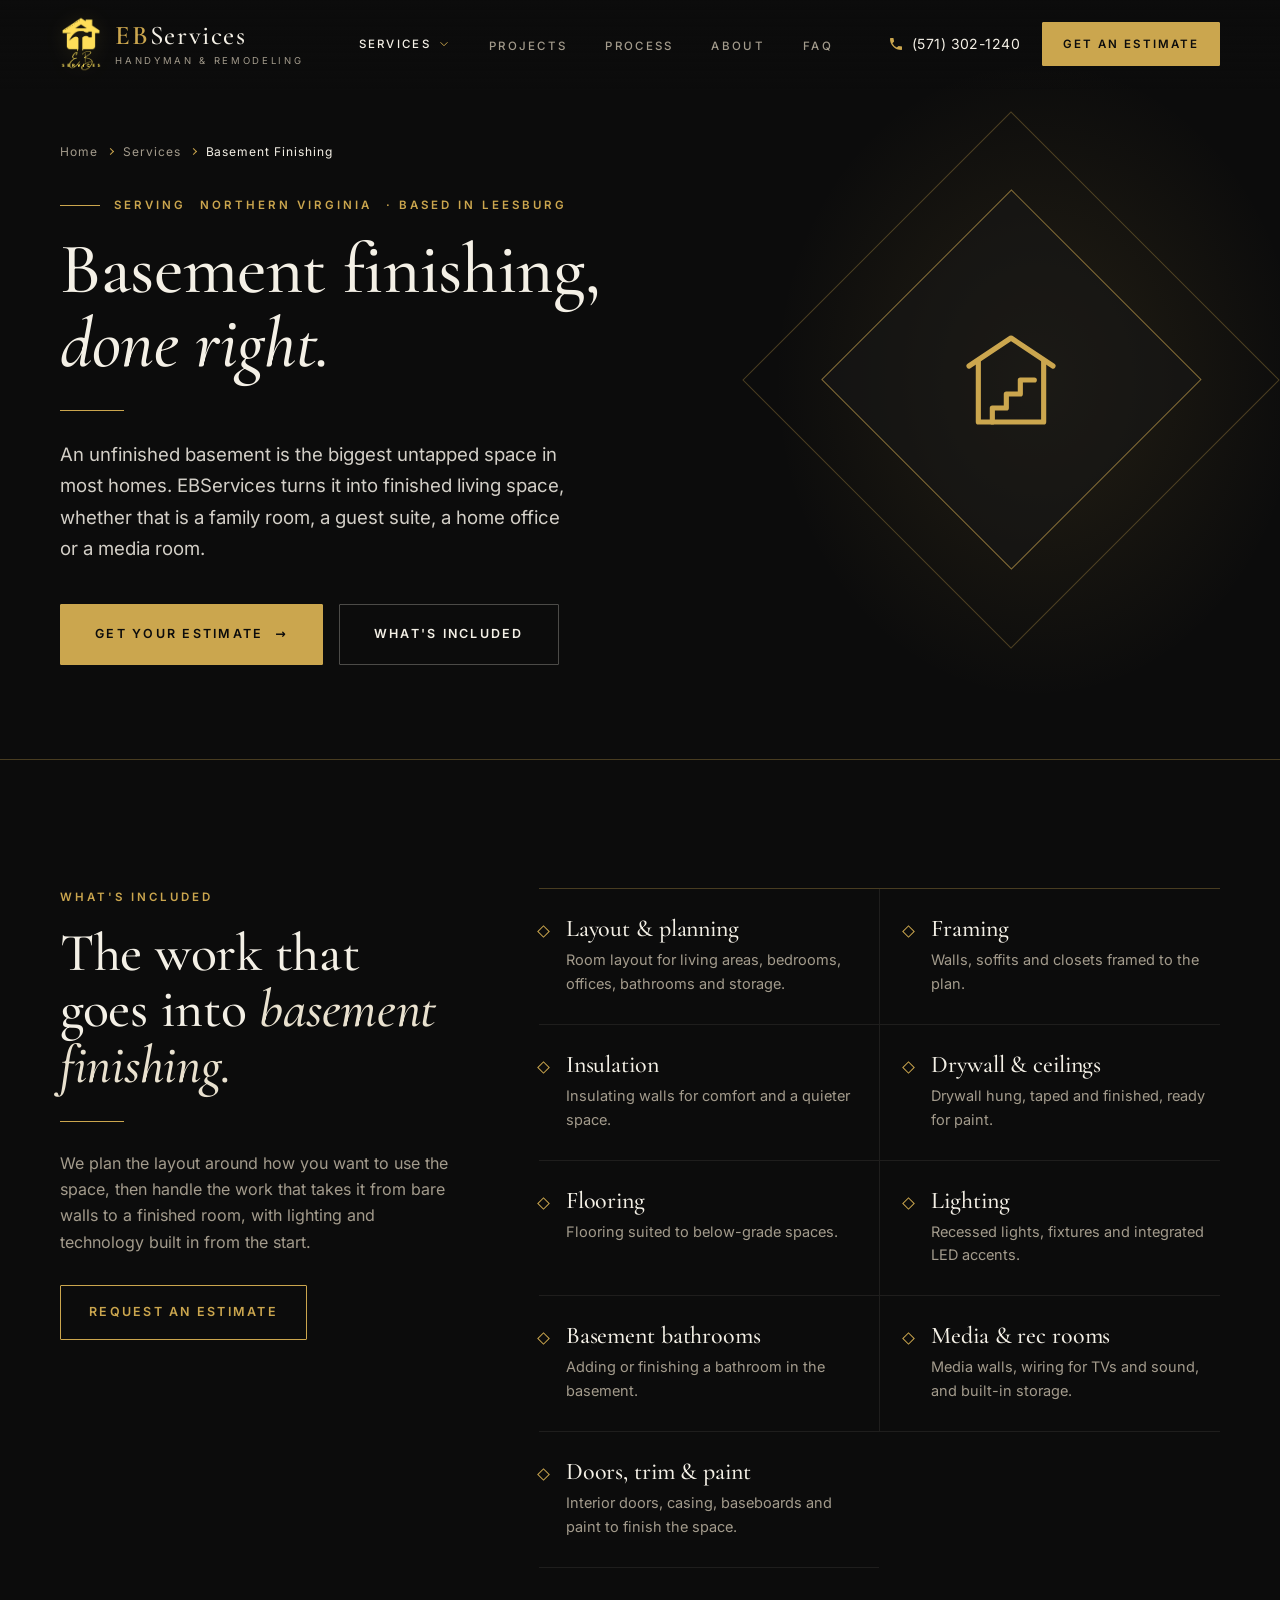
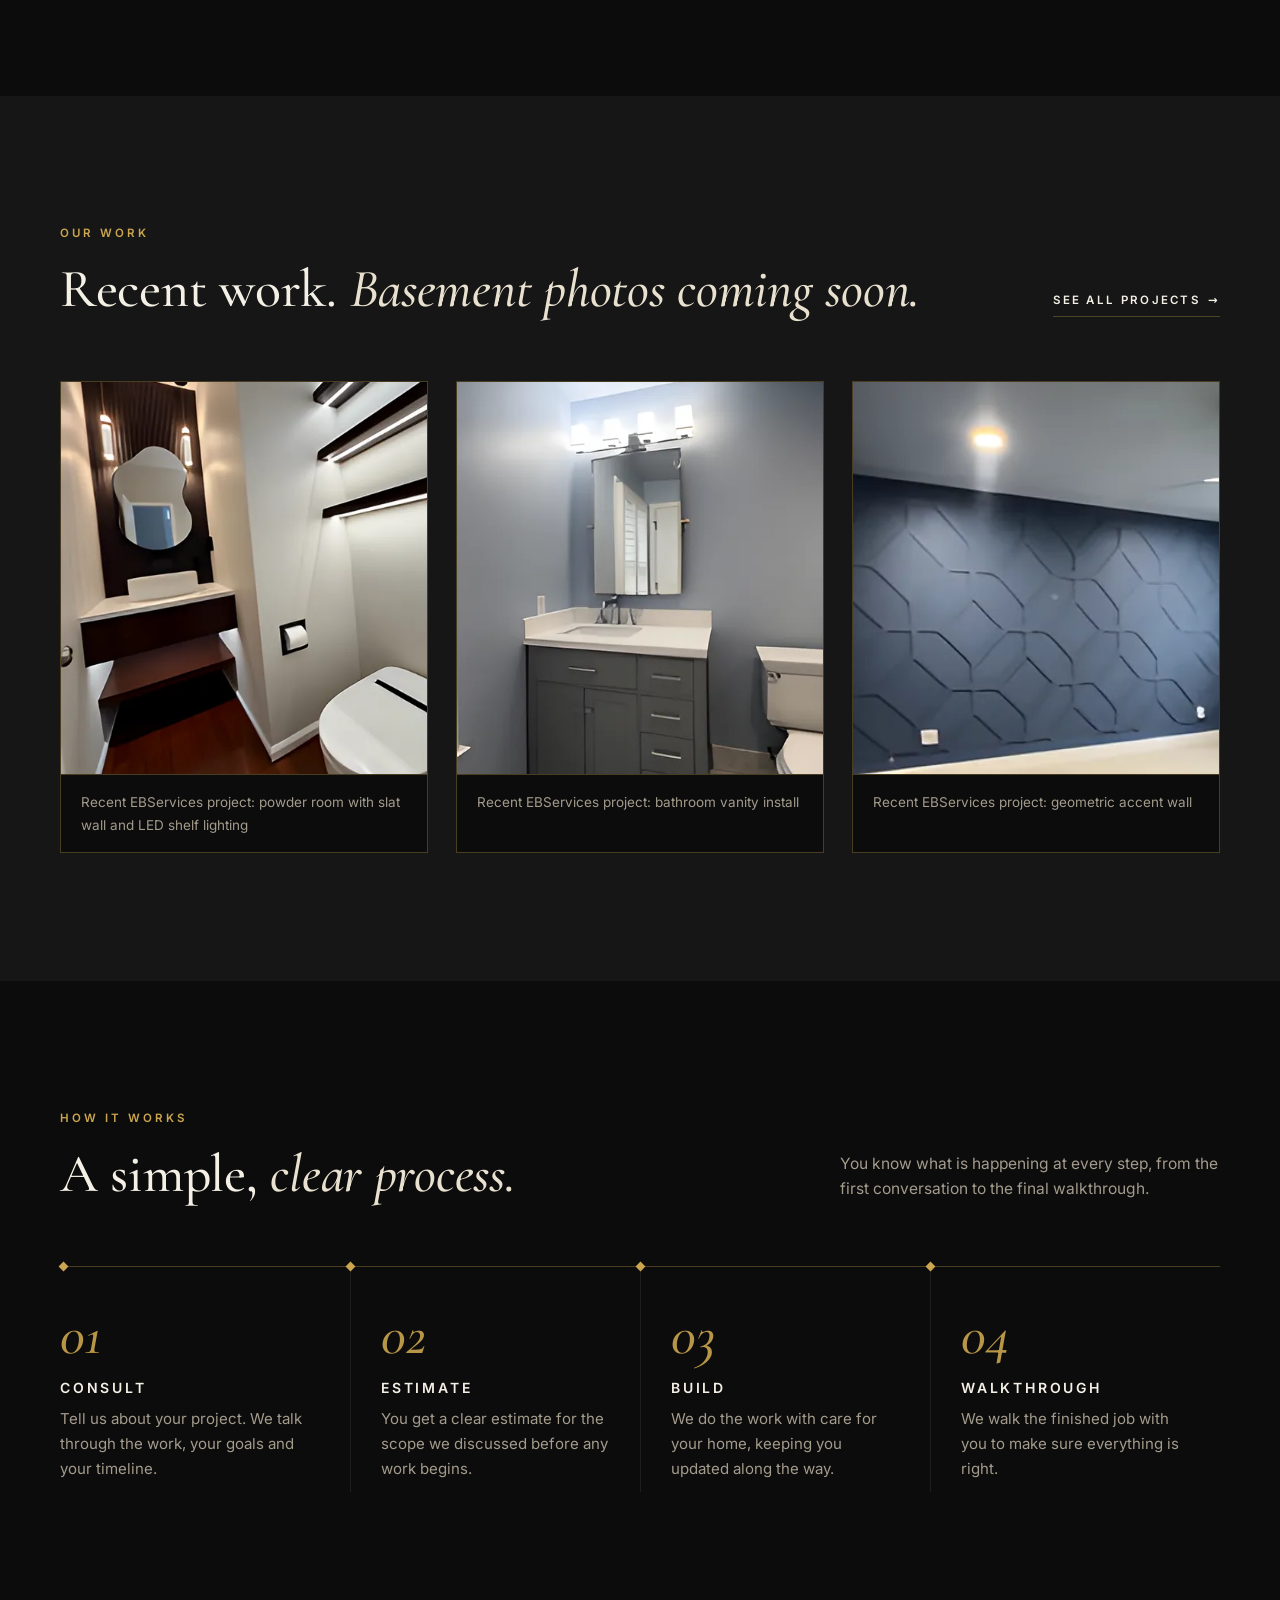
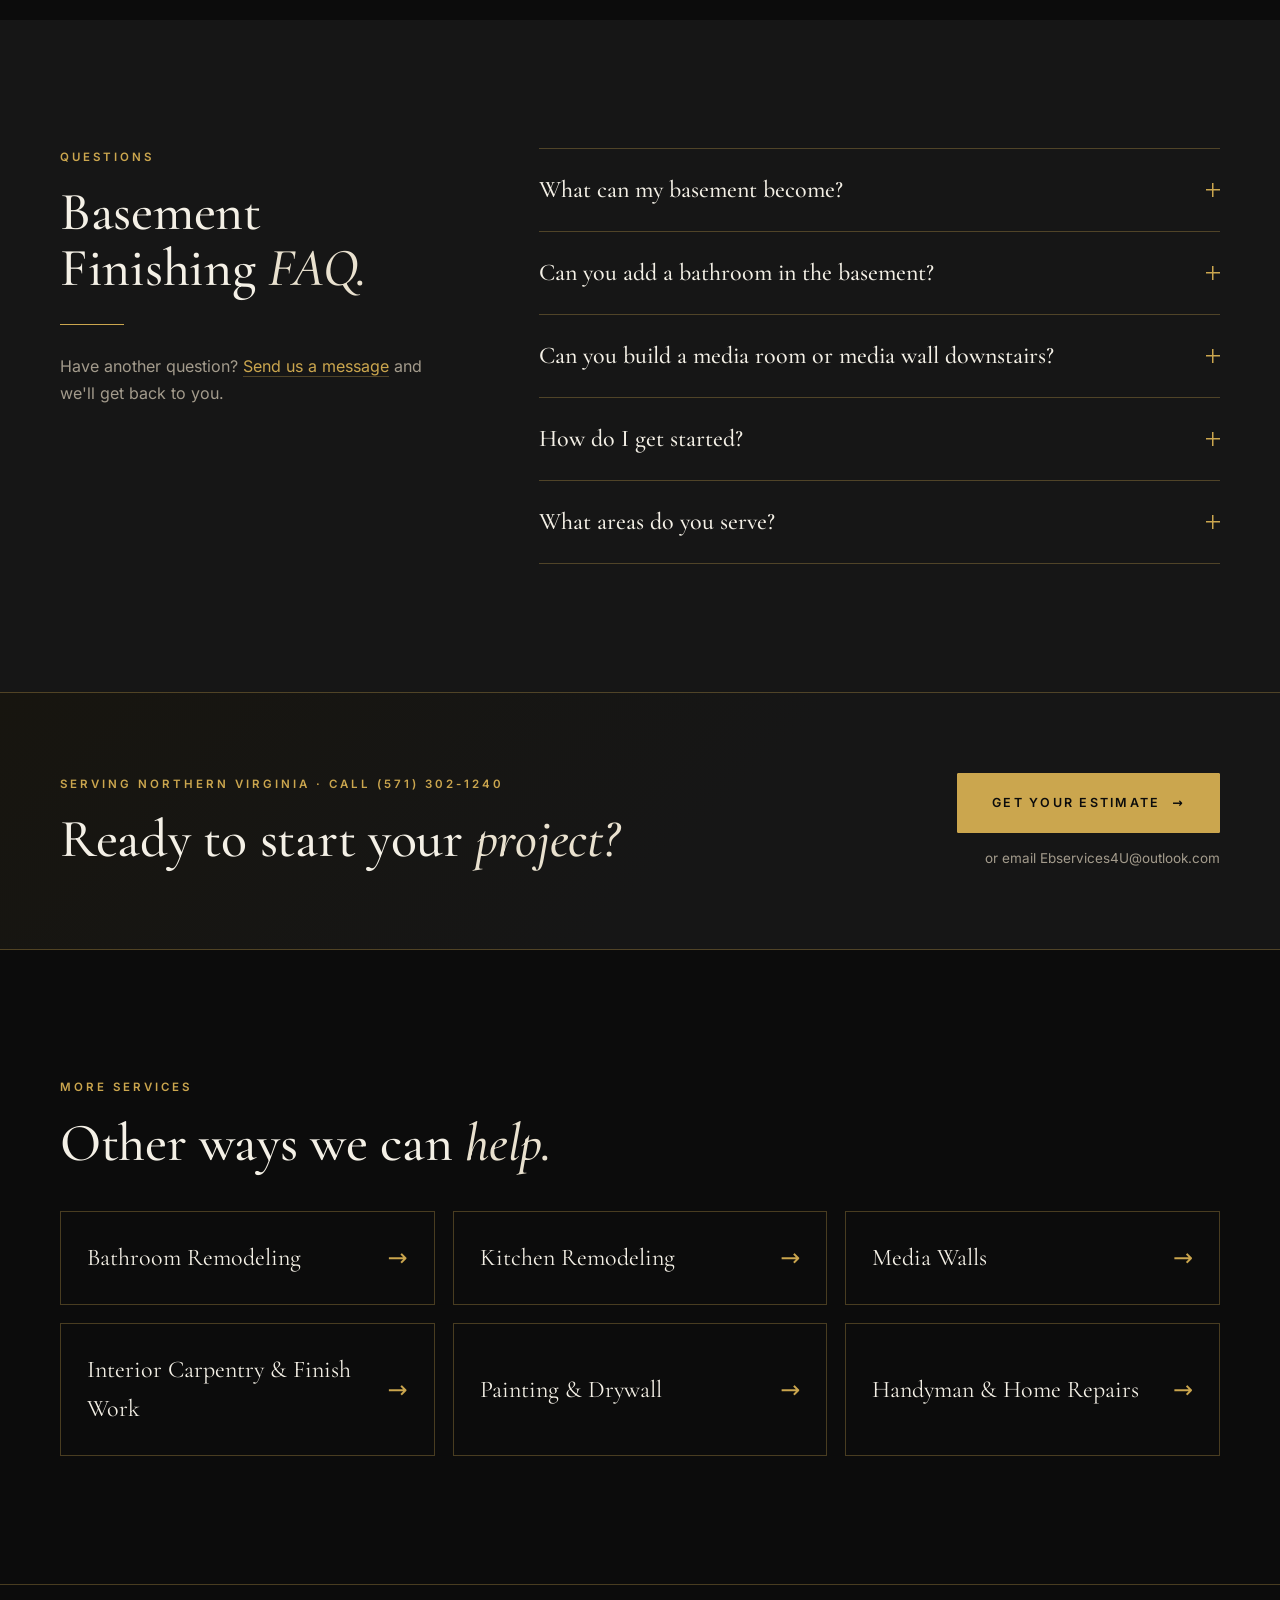
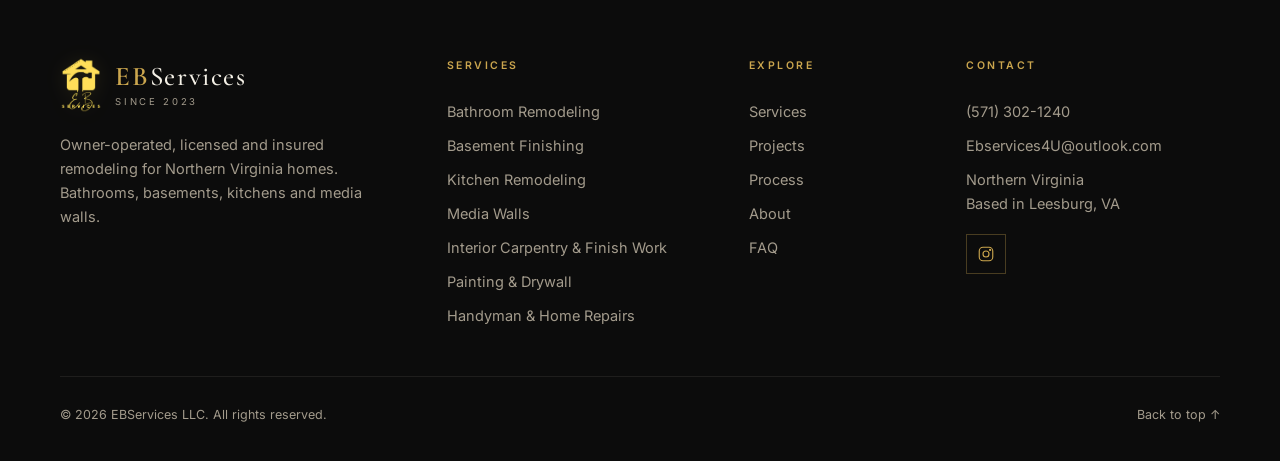
==== basement-finishing/index.html @ b8ff918c "Owner-confirmed info: phone, Evvon Boxill, Northern Virginia, licensed & insured; new basement, kitc" ====
<!DOCTYPE html>
<html lang="en" class="no-js">
<head>
  <meta charset="utf-8">
  <meta name="viewport" content="width=device-width, initial-scale=1, viewport-fit=cover">
  <title>Basement Finishing in Northern Virginia | EBServices</title>
  <meta name="description" content="Basement finishing in Northern Virginia by EBServices LLC, based in Leesburg (Loudoun County): framing, insulation, drywall, flooring, lighting, bathrooms, media and rec rooms. Licensed and insured. Call (571) 302-1240.">
  <link rel="canonical" href="https://ebservices4u.com/basement-finishing/">
  <meta name="theme-color" content="#0C0C0C">
  <meta name="color-scheme" content="dark">
  <meta property="og:type" content="website">
  <meta property="og:site_name" content="EBServices">
  <meta property="og:title" content="Basement Finishing in Northern Virginia | EBServices">
  <meta property="og:description" content="Basement finishing in Northern Virginia by EBServices LLC, based in Leesburg (Loudoun County): framing, insulation, drywall, flooring, lighting, bathrooms, media and rec rooms. Licensed and insured. Call (571) 302-1240.">
  <meta property="og:url" content="https://ebservices4u.com/basement-finishing/">
  <meta property="og:image" content="https://ebservices4u.com/assets/img/og-image.jpg">
  <meta property="og:image:width" content="1200">
  <meta property="og:image:height" content="630">
  <meta name="twitter:card" content="summary_large_image">
  <meta name="twitter:title" content="Basement Finishing in Northern Virginia | EBServices">
  <meta name="twitter:description" content="Basement finishing in Northern Virginia by EBServices LLC, based in Leesburg (Loudoun County): framing, insulation, drywall, flooring, lighting, bathrooms, media and rec rooms. Licensed and insured. Call (571) 302-1240.">
  <meta name="twitter:image" content="https://ebservices4u.com/assets/img/og-image.jpg">
  <link rel="icon" href="/favicon.ico" sizes="any">
  <link rel="icon" type="image/png" sizes="32x32" href="/favicon-32.png">
  <link rel="apple-touch-icon" href="/apple-touch-icon.png">
  <link rel="manifest" href="/site.webmanifest">
  <link rel="preload" href="/assets/fonts/cormorant.woff2" as="font" type="font/woff2" crossorigin>
  <link rel="preload" href="/assets/fonts/inter.woff2" as="font" type="font/woff2" crossorigin>

  <link rel="stylesheet" href="/css/style.css">
  <script>document.documentElement.classList.replace('no-js','js')</script>
  <script type="application/ld+json">{"@context": "https://schema.org", "@type": "Service", "name": "Basement Finishing", "serviceType": "Basement finishing", "url": "https://ebservices4u.com/basement-finishing/", "description": "Basement finishing in Northern Virginia by EBServices LLC, based in Leesburg (Loudoun County): framing, insulation, drywall, flooring, lighting, bathrooms, media and rec rooms. Licensed and insured. Call (571) 302-1240.", "provider": {"@type": "HomeAndConstructionBusiness", "@id": "https://ebservices4u.com/#business", "name": "EBServices", "legalName": "EBServices LLC", "url": "https://ebservices4u.com/", "telephone": "+1-571-302-1240", "address": {"@type": "PostalAddress", "addressLocality": "Leesburg", "addressRegion": "VA", "postalCode": "20175", "addressCountry": "US"}}, "areaServed": [{"@type": "AdministrativeArea", "name": "Northern Virginia"}, {"@type": "AdministrativeArea", "name": "Loudoun County, VA"}, {"@type": "City", "name": "Leesburg, VA"}], "image": "https://ebservices4u.com/assets/img/og-image.jpg", "hasOfferCatalog": {"@type": "OfferCatalog", "name": "Basement Finishing", "itemListElement": [{"@type": "Offer", "itemOffered": {"@type": "Service", "name": "Layout & planning"}}, {"@type": "Offer", "itemOffered": {"@type": "Service", "name": "Framing"}}, {"@type": "Offer", "itemOffered": {"@type": "Service", "name": "Insulation"}}, {"@type": "Offer", "itemOffered": {"@type": "Service", "name": "Drywall & ceilings"}}, {"@type": "Offer", "itemOffered": {"@type": "Service", "name": "Flooring"}}, {"@type": "Offer", "itemOffered": {"@type": "Service", "name": "Lighting"}}, {"@type": "Offer", "itemOffered": {"@type": "Service", "name": "Basement bathrooms"}}, {"@type": "Offer", "itemOffered": {"@type": "Service", "name": "Media & rec rooms"}}, {"@type": "Offer", "itemOffered": {"@type": "Service", "name": "Doors, trim & paint"}}]}}</script>
<script type="application/ld+json">{"@context": "https://schema.org", "@type": "BreadcrumbList", "itemListElement": [{"@type": "ListItem", "position": 1, "name": "Home", "item": "https://ebservices4u.com/"}, {"@type": "ListItem", "position": 2, "name": "Services", "item": "https://ebservices4u.com/#services"}, {"@type": "ListItem", "position": 3, "name": "Basement Finishing", "item": "https://ebservices4u.com/basement-finishing/"}]}</script>
<script type="application/ld+json">{"@context": "https://schema.org", "@type": "FAQPage", "mainEntity": [{"@type": "Question", "name": "What can my basement become?", "acceptedAnswer": {"@type": "Answer", "text": "Family rooms, guest suites, home offices, gyms, media rooms and more. We plan the layout around how you want to use the space."}}, {"@type": "Question", "name": "Can you add a bathroom in the basement?", "acceptedAnswer": {"@type": "Answer", "text": "Yes. A basement bathroom can be part of the project. Tell us about it when you request an estimate and we will talk through what is involved."}}, {"@type": "Question", "name": "Can you build a media room or media wall downstairs?", "acceptedAnswer": {"@type": "Answer", "text": "Yes. Media walls with concealed wiring and integrated lighting are one of our specialties, and basements are a great place for them."}}, {"@type": "Question", "name": "How do I get started?", "acceptedAnswer": {"@type": "Answer", "text": "Call (571) 302-1240 or send the estimate form with a few details about your basement. Evvon will follow up to talk it through."}}]}</script>
</head>
<body class="svc-page">
<a class="skip-link" href="#main">Skip to content</a>

<header class="site-header" id="site-header">
  <div class="wrap header-inner">
    <a href="/" class="brand">
      <img src="/assets/img/logo.webp" width="194" height="256" alt="" class="brand-mark">
      <span class="brand-text"><span class="brand-name">EB<span>Services</span></span><span class="brand-sub">Handyman &amp; Remodeling</span></span>
    </a>
    <nav class="main-nav" id="main-nav" aria-label="Main">
      <ul class="nav-list">
        <li class="has-sub">
          <button type="button" class="sub-toggle is-current" aria-expanded="false" aria-controls="sub-services">Services <svg class="chev" viewBox="0 0 24 24" aria-hidden="true"><path d="M6 9l6 6 6-6"/></svg></button>
          <ul class="sub" id="sub-services">
            <li class="sub-label" aria-hidden="true">Specialties</li>
            <li><a href="/bathroom-remodeling/">Bathroom Remodeling</a></li><li><a href="/basement-finishing/" aria-current="page">Basement Finishing</a></li><li><a href="/kitchen-remodeling/">Kitchen Remodeling</a></li><li><a href="/media-walls/">Media Walls</a></li>
            <li class="sub-label sub-label-2" aria-hidden="true">More services</li>
            <li><a href="/interior-carpentry/">Interior Carpentry &amp; Finish Work</a></li><li><a href="/painting-drywall/">Painting &amp; Drywall</a></li><li><a href="/handyman-services/">Handyman &amp; Home Repairs</a></li>
            <li class="sub-all"><a href="/#services">All services <span aria-hidden="true">&rarr;</span></a></li>
          </ul>
        </li>
        <li><a href="/#projects">Projects</a></li>
        <li><a href="/#process">Process</a></li>
        <li><a href="/#about">About</a></li>
        <li><a href="/#faq">FAQ</a></li>
      </ul>
      <div class="mobile-nav-extra">
        <a href="/?service=basement#estimate" class="btn btn-gold btn-block">Get an Estimate</a>
        <a class="mobile-nav-phone" data-requires="phone" data-phone-link href="tel:+15713021240"><span data-phone>(571) 302-1240</span></a>
        <a class="mobile-nav-mail" data-email-link href="mailto:Ebservices4U@outlook.com"><span data-email>Ebservices4U@outlook.com</span></a>
      </div>
    </nav>
    <div class="header-cta">
      <a class="header-phone" data-requires="phone" data-phone-link href="tel:+15713021240"><svg viewBox="0 0 24 24" aria-hidden="true"><path d="M6.6 10.8a15.1 15.1 0 0 0 6.6 6.6l2.2-2.2a1 1 0 0 1 1-.25 11.4 11.4 0 0 0 3.6.57 1 1 0 0 1 1 1V20a1 1 0 0 1-1 1A17 17 0 0 1 3 4a1 1 0 0 1 1-1h3.5a1 1 0 0 1 1 1c0 1.25.2 2.45.57 3.57a1 1 0 0 1-.25 1z"/></svg><span data-phone>(571) 302-1240</span></a>
      <a href="/?service=basement#estimate" class="btn btn-gold btn-sm header-btn">Get an Estimate</a>
      <button class="menu-toggle" type="button" aria-expanded="false" aria-controls="main-nav" aria-label="Open menu"><span></span><span></span><span></span></button>
    </div>
  </div>
</header>

<main id="main">
<section class="svc-hero" aria-labelledby="svc-title">
  <div class="svc-hero-art" aria-hidden="true"><span class="art-diamond"></span><span class="art-diamond d2"></span><svg viewBox="0 0 24 24"><path d="M3 9l9-6 9 6"/><path d="M5 8v13h14V8"/><path d="M8 21v-3h3v-3h3v-3h3"/></svg></div>
  <div class="wrap svc-hero-inner">
    <div class="svc-hero-copy">
      <nav class="breadcrumbs hero-anim" aria-label="Breadcrumb" style="--d:0ms">
        <ol><li><a href="/">Home</a></li><li><a href="/#services">Services</a></li><li aria-current="page">Basement Finishing</li></ol>
      </nav>
      <p class="eyebrow eyebrow-rule hero-anim" style="--d:60ms">Serving <span data-service-area>Northern Virginia</span> <span class="hide-sm">&middot; Based in Leesburg</span></p>
      <h1 id="svc-title" class="hero-anim" style="--d:120ms">Basement finishing, <em>done right.</em></h1>
      <span class="gold-rule hero-anim" style="--d:180ms"></span>
      <p class="lede hero-anim" style="--d:220ms">An unfinished basement is the biggest untapped space in most homes. EBServices turns it into finished living space, whether that is a family room, a guest suite, a home office or a media room.</p>
      <div class="hero-actions hero-anim" style="--d:280ms">
        <a href="/?service=basement#estimate" class="btn btn-gold btn-lg">Get Your Estimate <span class="arr" aria-hidden="true">&rarr;</span></a>
        <a href="#included" class="btn btn-ghost btn-lg">What's Included</a>
      </div>
    </div>
  </div>
</section>

<section class="section" id="included" aria-labelledby="inc-title">
  <div class="wrap inc-grid-wrap">
    <div class="inc-head reveal">
      <p class="eyebrow">What's included</p>
      <h2 id="inc-title">The work that goes into <em>basement finishing.</em></h2>
      <span class="gold-rule"></span>
      <p class="muted">We plan the layout around how you want to use the space, then handle the work that takes it from bare walls to a finished room, with lighting and technology built in from the start.</p>
      <a href="/?service=basement#estimate" class="btn btn-outline">Request an Estimate</a>
    </div>
    <ul class="inc-list">
        <li class="inc-item reveal" style="--d:0ms"><span class="inc-mark" aria-hidden="true"></span><div><h3>Layout &amp; planning</h3><p>Room layout for living areas, bedrooms, offices, bathrooms and storage.</p></div></li>
        <li class="inc-item reveal" style="--d:60ms"><span class="inc-mark" aria-hidden="true"></span><div><h3>Framing</h3><p>Walls, soffits and closets framed to the plan.</p></div></li>
        <li class="inc-item reveal" style="--d:120ms"><span class="inc-mark" aria-hidden="true"></span><div><h3>Insulation</h3><p>Insulating walls for comfort and a quieter space.</p></div></li>
        <li class="inc-item reveal" style="--d:180ms"><span class="inc-mark" aria-hidden="true"></span><div><h3>Drywall &amp; ceilings</h3><p>Drywall hung, taped and finished, ready for paint.</p></div></li>
        <li class="inc-item reveal" style="--d:0ms"><span class="inc-mark" aria-hidden="true"></span><div><h3>Flooring</h3><p>Flooring suited to below-grade spaces.</p></div></li>
        <li class="inc-item reveal" style="--d:60ms"><span class="inc-mark" aria-hidden="true"></span><div><h3>Lighting</h3><p>Recessed lights, fixtures and integrated LED accents.</p></div></li>
        <li class="inc-item reveal" style="--d:120ms"><span class="inc-mark" aria-hidden="true"></span><div><h3>Basement bathrooms</h3><p>Adding or finishing a bathroom in the basement.</p></div></li>
        <li class="inc-item reveal" style="--d:180ms"><span class="inc-mark" aria-hidden="true"></span><div><h3>Media &amp; rec rooms</h3><p>Media walls, wiring for TVs and sound, and built-in storage.</p></div></li>
        <li class="inc-item reveal" style="--d:0ms"><span class="inc-mark" aria-hidden="true"></span><div><h3>Doors, trim &amp; paint</h3><p>Interior doors, casing, baseboards and paint to finish the space.</p></div></li>
    </ul>
  </div>
</section>

<section class="section section-alt" id="work" aria-labelledby="work-title">
  <div class="wrap">
    <div class="section-head reveal">
      <div>
        <p class="eyebrow">Our work</p>
        <h2 id="work-title">Recent work. <em>Basement photos coming soon.</em></h2>
      </div>
      <a class="text-link" href="/#projects">See all projects <span aria-hidden="true">&rarr;</span></a>
    </div>
    <div class="svc-photos count-3">
        <figure class="svc-photo reveal" style="--d:0ms">
          <button type="button" class="project-open" data-gallery data-index="0" data-full="/assets/img/slat-powder-room.webp" data-title="Recent EBServices project: powder room with slat wall and LED shelf lighting" data-alt="Recent EBServices project: powder room with slat wall and LED shelf lighting" aria-label="View larger photo: Recent EBServices project: powder room with slat wall and LED shelf lighting">
            <span class="project-img"><img src="/assets/img/slat-powder-room.webp" srcset="/assets/img/slat-powder-room-480.webp 480w, /assets/img/slat-powder-room.webp 592w" sizes="(max-width: 640px) 90vw, 380px" width="592" height="728" alt="Recent EBServices project: powder room with slat wall and LED shelf lighting" loading="lazy" decoding="async"><span class="zoom" aria-hidden="true"><svg viewBox="0 0 24 24"><circle cx="11" cy="11" r="6.5"/><path d="M16 16l4.5 4.5M11 8v6M8 11h6"/></svg></span></span>
          </button>
          <figcaption>Recent EBServices project: powder room with slat wall and LED shelf lighting</figcaption>
        </figure>
        <figure class="svc-photo reveal" style="--d:80ms">
          <button type="button" class="project-open" data-gallery data-index="1" data-full="/assets/img/gray-vanity.webp" data-title="Recent EBServices project: bathroom vanity install" data-alt="Recent EBServices project: bathroom vanity install" aria-label="View larger photo: Recent EBServices project: bathroom vanity install">
            <span class="project-img"><img src="/assets/img/gray-vanity.webp" srcset="/assets/img/gray-vanity-480.webp 480w, /assets/img/gray-vanity.webp 592w" sizes="(max-width: 640px) 90vw, 380px" width="592" height="672" alt="Recent EBServices project: bathroom vanity install" loading="lazy" decoding="async"><span class="zoom" aria-hidden="true"><svg viewBox="0 0 24 24"><circle cx="11" cy="11" r="6.5"/><path d="M16 16l4.5 4.5M11 8v6M8 11h6"/></svg></span></span>
          </button>
          <figcaption>Recent EBServices project: bathroom vanity install</figcaption>
        </figure>
        <figure class="svc-photo reveal" style="--d:160ms">
          <button type="button" class="project-open" data-gallery data-index="2" data-full="/assets/img/accent-wall.webp" data-title="Recent EBServices project: geometric accent wall" data-alt="Recent EBServices project: geometric accent wall" aria-label="View larger photo: Recent EBServices project: geometric accent wall">
            <span class="project-img"><img src="/assets/img/accent-wall.webp" srcset="/assets/img/accent-wall-480.webp 480w, /assets/img/accent-wall.webp 592w" sizes="(max-width: 640px) 90vw, 380px" width="592" height="424" alt="Recent EBServices project: geometric accent wall" loading="lazy" decoding="async"><span class="zoom" aria-hidden="true"><svg viewBox="0 0 24 24"><circle cx="11" cy="11" r="6.5"/><path d="M16 16l4.5 4.5M11 8v6M8 11h6"/></svg></span></span>
          </button>
          <figcaption>Recent EBServices project: geometric accent wall</figcaption>
        </figure>
    </div>
  </div>
</section>

<section class="section" id="process" aria-labelledby="process-title">
  <div class="wrap">
    <div class="section-head reveal">
      <div>
        <p class="eyebrow">How it works</p>
        <h2 id="process-title">A simple, <em>clear process.</em></h2>
      </div>
      <p class="section-intro">You know what is happening at every step, from the first conversation to the final walkthrough.</p>
    </div>
    <ol class="process-grid">
      <li class="step reveal"><span class="step-num">01</span><h3>Consult</h3><p>Tell us about your project. We talk through the work, your goals and your timeline.</p></li>
      <li class="step reveal" style="--d:90ms"><span class="step-num">02</span><h3>Estimate</h3><p>You get a clear estimate for the scope we discussed before any work begins.</p></li>
      <li class="step reveal" style="--d:180ms"><span class="step-num">03</span><h3>Build</h3><p>We do the work with care for your home, keeping you updated along the way.</p></li>
      <li class="step reveal" style="--d:270ms"><span class="step-num">04</span><h3>Walkthrough</h3><p>We walk the finished job with you to make sure everything is right.</p></li>
    </ol>
  </div>
</section>

<section class="section section-alt" id="faq" aria-labelledby="faq-title">
  <div class="wrap faq-grid">
    <div class="reveal">
      <p class="eyebrow">Questions</p>
      <h2 id="faq-title">Basement Finishing <em>FAQ.</em></h2>
      <span class="gold-rule"></span>
      <p class="muted">Have another question? <a class="inline-link" href="/?service=basement#estimate">Send us a message</a> and we'll get back to you.</p>
    </div>
    <div class="faq-list reveal" style="--d:100ms">
      <details><summary>What can my basement become?</summary><div class="faq-a"><p>Family rooms, guest suites, home offices, gyms, media rooms and more. We plan the layout around how you want to use the space.</p></div></details>
      <details><summary>Can you add a bathroom in the basement?</summary><div class="faq-a"><p>Yes. A basement bathroom can be part of the project. Tell us about it when you request an estimate and we will talk through what is involved.</p></div></details>
      <details><summary>Can you build a media room or media wall downstairs?</summary><div class="faq-a"><p>Yes. Media walls with concealed wiring and integrated lighting are one of our specialties, and basements are a great place for them.</p></div></details>
      <details><summary>How do I get started?</summary><div class="faq-a"><p>Call (571) 302-1240 or send the estimate form with a few details about your basement. Evvon will follow up to talk it through.</p></div></details>
      <details><summary>What areas do you serve?</summary><div class="faq-a"><p>EBServices LLC is based in Leesburg and serves homeowners across Loudoun County and <span data-service-area>Northern Virginia</span>.</p></div></details>
    </div>
  </div>
</section>

<section class="cta-band" aria-labelledby="cta-title">
  <div class="wrap cta-inner reveal">
    <div>
      <p class="eyebrow">Serving <span data-service-area>Northern Virginia</span> &middot; Call <a data-phone-link href="tel:+15713021240"><span data-phone>(571) 302-1240</span></a></p>
      <h2 id="cta-title">Ready to start your <em>project?</em></h2>
    </div>
    <div class="cta-actions">
      <a href="/?service=basement#estimate" class="btn btn-gold btn-lg">Get Your Estimate <span class="arr" aria-hidden="true">&rarr;</span></a>
      <a class="cta-mail" data-email-link href="mailto:Ebservices4U@outlook.com">or email <span data-email>Ebservices4U@outlook.com</span></a>
    </div>
  </div>
</section>

<section class="section other-services" aria-labelledby="other-title">
  <div class="wrap">
    <p class="eyebrow reveal">More services</p>
    <h2 id="other-title" class="reveal">Other ways we can <em>help.</em></h2>
    <div class="other-grid reveal">
        <a class="other-svc" href="/bathroom-remodeling/"><span>Bathroom Remodeling</span><span class="arr" aria-hidden="true">&rarr;</span></a>
        <a class="other-svc" href="/kitchen-remodeling/"><span>Kitchen Remodeling</span><span class="arr" aria-hidden="true">&rarr;</span></a>
        <a class="other-svc" href="/media-walls/"><span>Media Walls</span><span class="arr" aria-hidden="true">&rarr;</span></a>
        <a class="other-svc" href="/interior-carpentry/"><span>Interior Carpentry &amp; Finish Work</span><span class="arr" aria-hidden="true">&rarr;</span></a>
        <a class="other-svc" href="/painting-drywall/"><span>Painting &amp; Drywall</span><span class="arr" aria-hidden="true">&rarr;</span></a>
        <a class="other-svc" href="/handyman-services/"><span>Handyman &amp; Home Repairs</span><span class="arr" aria-hidden="true">&rarr;</span></a>
    </div>
  </div>
</section>
</main>

<footer class="site-footer">
  <div class="wrap">
    <div class="footer-top">
      <div class="footer-brand">
        <a href="/" class="brand">
          <img src="/assets/img/logo.webp" width="194" height="256" alt="" class="brand-mark" loading="lazy">
          <span class="brand-text"><span class="brand-name">EB<span>Services</span></span><span class="brand-sub">Since <span data-founded>2023</span></span></span>
        </a>
        <p class="muted">Owner-operated, licensed and insured remodeling for Northern Virginia homes. Bathrooms, basements, kitchens and media walls.</p>
      </div>
      <nav class="footer-nav" aria-label="Services">
        <p class="footer-h">Services</p>
        <a href="/bathroom-remodeling/">Bathroom Remodeling</a><a href="/basement-finishing/">Basement Finishing</a><a href="/kitchen-remodeling/">Kitchen Remodeling</a><a href="/media-walls/">Media Walls</a><a href="/interior-carpentry/">Interior Carpentry &amp; Finish Work</a><a href="/painting-drywall/">Painting &amp; Drywall</a><a href="/handyman-services/">Handyman &amp; Home Repairs</a>
      </nav>
      <nav class="footer-nav" aria-label="Footer">
        <p class="footer-h">Explore</p>
        <a href="/#services">Services</a><a href="/#projects">Projects</a><a href="/#process">Process</a><a href="/#about">About</a><a href="/#faq">FAQ</a>
      </nav>
      <div class="footer-contact">
        <p class="footer-h">Contact</p>
        <a data-requires="phone" data-phone-link href="tel:+15713021240"><span data-phone>(571) 302-1240</span></a>
        <a data-email-link href="mailto:Ebservices4U@outlook.com"><span data-email>Ebservices4U@outlook.com</span></a>
        <p data-requires="serviceArea"><span data-service-area>Northern Virginia</span><br>Based in Leesburg, VA</p>
        <div class="socials">
          <a data-social="instagram" href="https://www.instagram.com/ebservices2u" target="_blank" rel="noopener" aria-label="EBServices on Instagram"><svg viewBox="0 0 24 24" aria-hidden="true"><rect x="3" y="3" width="18" height="18" rx="5"/><circle cx="12" cy="12" r="4"/><circle cx="17.5" cy="6.5" r=".8"/></svg></a>
          <a data-social="facebook" href="/#" target="_blank" rel="noopener" aria-label="EBServices on Facebook" hidden><svg viewBox="0 0 24 24" aria-hidden="true"><path d="M14 8h3V4h-3a4 4 0 0 0-4 4v2H7v4h3v7h4v-7h3l1-4h-4V8z"/></svg></a>
          <a data-social="google" href="/#" target="_blank" rel="noopener" aria-label="EBServices on Google" hidden><svg viewBox="0 0 24 24" aria-hidden="true"><path d="M20 12.2c0-.6 0-1.1-.1-1.7H12v3.3h4.5a4 4 0 0 1-1.7 2.6v2.1h2.8c1.6-1.5 2.4-3.7 2.4-6.3z"/><path d="M12 21c2.3 0 4.3-.8 5.6-2.1l-2.8-2.1c-.8.5-1.7.8-2.8.8-2.2 0-4-1.5-4.7-3.4H4.4v2.2A9 9 0 0 0 12 21z"/><path d="M7.3 14.2a5.4 5.4 0 0 1 0-3.4V8.6H4.4a9 9 0 0 0 0 7.8z"/><path d="M12 6.6c1.2 0 2.4.4 3.3 1.3l2.4-2.4A9 9 0 0 0 4.4 8.6l2.9 2.2C8 8.9 9.8 6.6 12 6.6z"/></svg></a>
        </div>
      </div>
    </div>
    <div class="footer-bottom">
      <p>&copy; <span data-year>2026</span> <span data-legal-name>EBServices LLC</span>. All rights reserved.</p>
      <a href="#main" class="to-top">Back to top <span aria-hidden="true">&uarr;</span></a>
    </div>
  </div>
</footer>

<div class="mobile-bar" role="navigation" aria-label="Quick actions">
  <a class="mb-call" data-phone-link data-call-fallback href="tel:+15713021240"><svg viewBox="0 0 24 24" aria-hidden="true"><path d="M6.6 10.8a15.1 15.1 0 0 0 6.6 6.6l2.2-2.2a1 1 0 0 1 1-.25 11.4 11.4 0 0 0 3.6.57 1 1 0 0 1 1 1V20a1 1 0 0 1-1 1A17 17 0 0 1 3 4a1 1 0 0 1 1-1h3.5a1 1 0 0 1 1 1c0 1.25.2 2.45.57 3.57a1 1 0 0 1-.25 1z"/></svg><span data-call-label>Call Now</span></a>
  <a class="mb-est" href="/?service=basement#estimate"><svg viewBox="0 0 24 24" aria-hidden="true"><path d="M14 3H6a1 1 0 0 0-1 1v16a1 1 0 0 0 1 1h12a1 1 0 0 0 1-1V8z"/><path d="M14 3v5h5M8 13h8M8 17h5"/></svg><span>Get Estimate</span></a>
</div>

<dialog class="lightbox" id="lightbox" aria-label="Project photos">
  <div class="lb-inner">
    <figure class="lb-figure"><img class="lb-img" alt=""><figcaption class="lb-cap"><span class="lb-title"></span><span class="lb-count"></span></figcaption></figure>
    <button type="button" class="lb-btn lb-prev" aria-label="Previous photo"><svg viewBox="0 0 24 24" aria-hidden="true"><path d="M15 5l-7 7 7 7"/></svg></button>
    <button type="button" class="lb-btn lb-next" aria-label="Next photo"><svg viewBox="0 0 24 24" aria-hidden="true"><path d="M9 5l7 7-7 7"/></svg></button>
    <button type="button" class="lb-btn lb-close" aria-label="Close gallery"><svg viewBox="0 0 24 24" aria-hidden="true"><path d="M6 6l12 12M18 6L6 18"/></svg></button>
  </div>
</dialog>

<script src="/js/config.js"></script>
<script src="/js/main.js" defer></script>
</body>
</html>
---- css/style.css ----
/* ==========================================================================
   EBServices · black & brass
   Palette: field #0C0C0C · surface #161616 · text #F4F0E6 · muted #A39B8C
            brass #CBA64E (nudged toward the logo gold #FFDE59) · hover #DDBD62 · on-brass #0C0C0C
   ========================================================================== */
@font-face{font-family:"Cormorant Garamond";font-style:normal;font-weight:400 700;font-display:swap;src:url(../assets/fonts/cormorant.woff2) format("woff2")}
@font-face{font-family:"Cormorant Garamond";font-style:italic;font-weight:400 700;font-display:swap;src:url(../assets/fonts/cormorant-italic.woff2) format("woff2")}
@font-face{font-family:"Inter";font-style:normal;font-weight:100 900;font-display:swap;src:url(../assets/fonts/inter.woff2) format("woff2")}

:root{
  --bg:#0C0C0C; --surface:#161616; --surface-2:#1C1C1B; --text:#F4F0E6; --muted:#A39B8C;
  --brass:#CBA64E; --brass-hover:#DDBD62; --logo-gold:#FFDE59; --on-brass:#0C0C0C;
  --line:rgba(203,166,78,.32); --line-strong:rgba(203,166,78,.6); --line-soft:rgba(244,240,230,.08);
  --serif:"Cormorant Garamond", "Iowan Old Style", Georgia, serif;
  --sans:"Inter", system-ui, -apple-system, "Segoe UI", Roboto, Arial, sans-serif;
  --wrap:1240px; --gutter:clamp(20px,4vw,40px);
  --header-h:88px; --header-h-sm:66px;
  --ease:cubic-bezier(.22,.61,.36,1);
}
*,*::before,*::after{box-sizing:border-box}
*{margin:0;padding:0}
html{scroll-behavior:smooth;scroll-padding-top:80px;-webkit-text-size-adjust:100%}
body{background:var(--bg);color:var(--text);font-family:var(--sans);font-size:16px;line-height:1.65;-webkit-font-smoothing:antialiased;-moz-osx-font-smoothing:grayscale;text-rendering:optimizeLegibility}
img{max-width:100%;height:auto;display:block}
a{color:inherit;text-decoration:none}
button{font:inherit;color:inherit;background:none;border:0;cursor:pointer}
ul,ol{list-style:none}
[hidden]{display:none !important}
:focus-visible{outline:2px solid var(--brass);outline-offset:3px}
::selection{background:var(--brass);color:var(--on-brass)}
.wrap{max-width:var(--wrap);margin:0 auto;padding:0 var(--gutter)}
.skip-link{position:absolute;left:12px;top:-60px;z-index:200;background:var(--brass);color:var(--on-brass);padding:10px 16px;font-weight:600}
.skip-link:focus{top:12px}
.muted{color:var(--muted)}
.inline-link{color:var(--brass);border-bottom:1px solid var(--line);transition:border-color .2s}
.inline-link:hover{border-color:var(--brass)}

/* ---------- Type ---------- */
.eyebrow{font-size:11.5px;font-weight:600;letter-spacing:.26em;text-transform:uppercase;color:var(--brass);margin-bottom:18px}
.eyebrow-rule{display:flex;align-items:center;gap:14px}
.eyebrow-rule::before{content:"";width:40px;height:1px;background:var(--brass);flex:none}
.eyebrow .dot{opacity:.6}
.gold-rule{display:block;width:64px;height:1px;background:var(--brass);margin:28px 0}
h1,h2,h3{font-family:var(--serif);font-weight:500;color:var(--text);line-height:1.04;letter-spacing:-.005em}
h1{font-size:clamp(46px,6.2vw,88px)}
h2{font-size:clamp(36px,4.2vw,58px)}
h1 em,h2 em{font-style:italic;font-weight:500;color:var(--text)}
h2 em{color:#E9E1CF}

/* ---------- Buttons ---------- */
.btn{position:relative;display:inline-flex;align-items:center;justify-content:center;gap:12px;font-family:var(--sans);font-size:12.5px;font-weight:600;letter-spacing:.18em;text-transform:uppercase;padding:16px 28px;border:1px solid var(--brass);border-radius:1px;transition:background .25s var(--ease),color .25s var(--ease),border-color .25s var(--ease),transform .25s var(--ease),box-shadow .25s var(--ease);white-space:nowrap}
.btn .arr{transition:transform .25s var(--ease)}
.btn:hover .arr{transform:translateX(4px)}
.btn-gold{background:var(--brass);color:var(--on-brass)}
.btn-gold:hover{background:var(--brass-hover);border-color:var(--brass-hover);box-shadow:0 10px 30px -12px rgba(203,166,78,.55)}
.btn-gold:active{transform:translateY(1px)}
.btn-outline{background:transparent;color:var(--brass)}
.btn-outline:hover{background:var(--brass);color:var(--on-brass)}
.btn-ghost{background:transparent;color:var(--text);border-color:rgba(244,240,230,.28)}
.btn-ghost:hover{border-color:var(--text)}
.btn-sm{padding:12px 20px;font-size:11.5px}
.btn-lg{padding:19px 34px}
.btn-block{width:100%}
.text-link{display:inline-flex;gap:8px;align-items:center;font-size:11.5px;font-weight:600;letter-spacing:.2em;text-transform:uppercase;color:var(--text);padding-bottom:6px;border-bottom:1px solid var(--line);transition:color .2s,border-color .2s}
.text-link:hover{color:var(--brass);border-color:var(--brass)}

/* ---------- Header ---------- */
.site-header{position:fixed;inset:0 0 auto 0;z-index:100;transition:background .35s var(--ease),border-color .35s var(--ease),backdrop-filter .35s;border-bottom:1px solid transparent;background:linear-gradient(180deg,rgba(12,12,12,.85),rgba(12,12,12,0))}
.site-header.is-scrolled{background:rgba(14,14,14,.92);backdrop-filter:saturate(140%) blur(12px);-webkit-backdrop-filter:saturate(140%) blur(12px);border-bottom-color:var(--line)}
.header-inner{display:flex;align-items:center;justify-content:space-between;gap:24px;height:var(--header-h);transition:height .35s var(--ease)}
.is-scrolled .header-inner{height:var(--header-h-sm)}
.brand{display:flex;align-items:center;gap:13px}
.brand-mark{width:auto;height:56px;transition:height .35s var(--ease);filter:drop-shadow(0 2px 10px rgba(255,222,89,.12))}
.is-scrolled .brand-mark{height:44px}
.brand-text{display:flex;flex-direction:column;line-height:1}
.brand-name{font-family:var(--serif);font-size:27px;font-weight:600;letter-spacing:.06em;color:var(--brass)}
.brand-name span{color:var(--text);font-weight:500}
.brand-sub{font-size:9.5px;letter-spacing:.28em;text-transform:uppercase;color:var(--muted);margin-top:7px;white-space:nowrap}
.main-nav ul{display:flex;gap:38px}
.main-nav ul a{position:relative;font-size:11.5px;font-weight:500;letter-spacing:.2em;text-transform:uppercase;color:var(--muted);padding:8px 0;transition:color .2s}
.main-nav ul a::after{content:"";position:absolute;left:0;right:0;bottom:0;height:1px;background:var(--brass);transform:scaleX(0);transform-origin:left;transition:transform .3s var(--ease)}
.main-nav ul a:hover,.main-nav ul a.is-active{color:var(--text)}
.main-nav ul a:hover::after,.main-nav ul a.is-active::after{transform:scaleX(1)}
.mobile-nav-extra{display:none}
.header-cta{display:flex;align-items:center;gap:22px}
.header-phone{display:flex;align-items:center;gap:8px;font-size:14px;letter-spacing:.03em;white-space:nowrap}
.header-phone svg{width:16px;height:16px;fill:var(--brass)}
.header-phone:hover{color:var(--brass)}
.menu-toggle{display:none;width:44px;height:44px;position:relative}
.menu-toggle span{position:absolute;left:11px;right:11px;height:1.5px;background:var(--text);transition:transform .3s var(--ease),opacity .2s,top .3s var(--ease)}
.menu-toggle span:nth-child(1){top:15px}.menu-toggle span:nth-child(2){top:21px}.menu-toggle span:nth-child(3){top:27px}
.menu-toggle[aria-expanded="true"] span:nth-child(1){top:21px;transform:rotate(45deg)}
.menu-toggle[aria-expanded="true"] span:nth-child(2){opacity:0}
.menu-toggle[aria-expanded="true"] span:nth-child(3){top:21px;transform:rotate(-45deg)}

/* ---------- Hero ---------- */
.hero{position:relative;min-height:min(100svh,920px);display:flex;align-items:center;overflow:hidden;border-bottom:1px solid var(--line);padding-top:var(--header-h)}
.hero-media{position:absolute;top:0;right:0;bottom:0;width:47%}
.hero-img{width:100%;height:100%;object-fit:cover;object-position:center 40%}
.hero-media::after{content:"";position:absolute;inset:0;background:linear-gradient(90deg,var(--bg) 0%,rgba(12,12,12,.7) 18%,rgba(12,12,12,.15) 55%,rgba(12,12,12,.25) 100%),linear-gradient(0deg,rgba(12,12,12,.6),rgba(12,12,12,0) 35%)}
.hero-inner{position:relative;width:100%;padding-top:48px;padding-bottom:96px}
.hero-copy{max-width:640px}
.lede{font-size:18.5px;line-height:1.7;color:rgba(244,240,230,.86);max-width:520px}
.hero-area{margin-top:18px;font-size:14px;color:var(--text)}
.hero-area .lbl{font-size:11px;letter-spacing:.22em;text-transform:uppercase;color:var(--brass);margin-right:6px}
.hero-actions{display:flex;align-items:center;gap:16px;margin-top:40px;flex-wrap:wrap}
.hero-call{display:inline-flex;align-items:center;gap:12px;margin-top:30px;font-size:21px;letter-spacing:.03em}
.hero-call svg{width:24px;height:24px;fill:var(--brass)}
.hero-call small{display:block;font-size:10.5px;letter-spacing:.22em;text-transform:uppercase;color:var(--brass);line-height:1.4}
.scroll-cue{position:absolute;left:50%;bottom:26px;width:22px;height:36px;border:1px solid rgba(244,240,230,.3);border-radius:12px;transform:translateX(-50%)}
.scroll-cue span{position:absolute;left:50%;top:7px;width:2px;height:7px;margin-left:-1px;background:var(--brass);border-radius:2px;animation:cue 2s var(--ease) infinite}
@keyframes cue{0%{opacity:0;transform:translateY(0)}30%{opacity:1}100%{opacity:0;transform:translateY(12px)}}

/* ---------- Trust ---------- */
.trust{background:var(--surface);border-bottom:1px solid var(--line)}
.trust-grid{display:grid;grid-template-columns:repeat(auto-fit,minmax(220px,1fr))}
.trust-item{display:flex;align-items:center;gap:18px;padding:32px 28px}
.trust-item + .trust-item{border-left:1px solid var(--line)}
.trust-item svg{width:34px;height:34px;flex:none;fill:none;stroke:var(--brass);stroke-width:1.25;stroke-linecap:round;stroke-linejoin:round}
.trust-item strong{display:block;font-size:12.5px;font-weight:600;letter-spacing:.16em;text-transform:uppercase;line-height:1.4}
.trust-item span{font-size:13.5px;color:var(--muted)}
.trust-item strong span{font-size:inherit;color:inherit}

/* ---------- Sections ---------- */
.section{padding:clamp(80px,10vw,136px) 0}
.section-alt{background:var(--surface)}
.section-head{display:flex;justify-content:space-between;align-items:flex-end;gap:40px;margin-bottom:clamp(40px,5vw,64px)}
.section-intro{max-width:380px;color:var(--muted);font-size:15.5px}
.head-links{display:flex;gap:28px;flex-wrap:wrap}

/* ---------- Services ---------- */
.service-grid{display:grid;grid-template-columns:repeat(5,1fr);gap:18px}
.service{background:var(--bg);border:1px solid var(--line-soft);display:flex;flex-direction:column;transition:border-color .35s var(--ease),transform .35s var(--ease)}
.service:hover{border-color:var(--line-strong);transform:translateY(-4px)}
.service-img{aspect-ratio:4/4.4;overflow:hidden}
.service-img img{width:100%;height:100%;object-fit:cover;transition:transform .8s var(--ease),filter .5s}
.service:hover .service-img img{transform:scale(1.05)}
.service:nth-child(3) .service-img img{object-position:85% 50%}
.service-body{padding:22px 20px 24px;display:flex;flex-direction:column;flex:1}
.service-num{font-size:11px;letter-spacing:.2em;color:var(--brass);margin-bottom:10px}
.service h3{font-size:25px;margin-bottom:10px}
.service p{font-size:14px;color:var(--muted);line-height:1.6;flex:1}
.service-link{margin-top:18px;font-size:11px;font-weight:600;letter-spacing:.18em;text-transform:uppercase;color:var(--brass);display:inline-flex;gap:8px}
.service-link span{transition:transform .25s var(--ease)}
.service-link:hover span{transform:translateX(4px)}

/* ---------- Projects ---------- */
.project-grid{display:grid;grid-template-columns:repeat(3,1fr);gap:28px}
.project-card{border:1px solid var(--line);background:var(--bg);transition:border-color .35s var(--ease),transform .35s var(--ease),box-shadow .35s}
.project-card:hover{border-color:var(--brass);transform:translateY(-4px);box-shadow:0 24px 50px -30px rgba(0,0,0,.9)}
.project-open{display:block;width:100%;cursor:zoom-in}
.project-img{position:relative;display:block;aspect-ratio:4/4.3;overflow:hidden;border-bottom:1px solid var(--line)}
.project-img img{width:100%;height:100%;object-fit:cover;transition:transform .9s var(--ease)}
.project-card:hover .project-img img{transform:scale(1.05)}
.zoom{position:absolute;right:14px;bottom:14px;width:42px;height:42px;display:grid;place-items:center;background:rgba(12,12,12,.7);border:1px solid var(--line-strong);opacity:0;transform:translateY(6px);transition:opacity .3s,transform .3s var(--ease)}
.zoom svg{width:20px;height:20px;fill:none;stroke:var(--brass);stroke-width:1.5;stroke-linecap:round}
.project-card:hover .zoom,.project-open:focus-visible .zoom{opacity:1;transform:none}
.project-meta{padding:20px 22px 22px}
.tag{display:block;font-size:10.5px;letter-spacing:.22em;text-transform:uppercase;color:var(--brass);margin-bottom:6px}
.project-meta h3{font-family:var(--sans);font-size:14px;font-weight:600;letter-spacing:.14em;text-transform:uppercase;line-height:1.4}

/* ---------- Process ---------- */
.process-grid{display:grid;grid-template-columns:repeat(4,1fr);border-top:1px solid var(--line);counter-reset:step}
.step{position:relative;padding:40px 30px 10px 0}
.step + .step{padding-left:30px;border-left:1px solid var(--line-soft)}
.step::before{content:"";position:absolute;top:-4px;left:0;width:7px;height:7px;background:var(--brass);transform:rotate(45deg)}
.step + .step::before{left:-4px}
.step-num{font-family:var(--serif);font-size:56px;line-height:1;color:var(--brass);opacity:.9;display:block;margin-bottom:18px;font-style:italic}
.step h3{font-family:var(--sans);font-size:14px;font-weight:600;letter-spacing:.2em;text-transform:uppercase;margin-bottom:12px}
.step p{color:var(--muted);font-size:15px}

/* ---------- About ---------- */
.about-grid{display:grid;grid-template-columns:5fr 6fr;gap:clamp(48px,7vw,100px);align-items:center}
.about-collage{display:grid;grid-template-columns:1fr 1fr;grid-template-rows:repeat(6,1fr);gap:12px;aspect-ratio:1/1.08;position:relative}
.about-collage::before{content:"";position:absolute;inset:-18px 18px 18px -18px;border:1px solid var(--line);pointer-events:none}
.tile{overflow:hidden;background:var(--bg);position:relative}
.tile img{width:100%;height:100%;object-fit:cover}
.t1{grid-row:1/5}.t2{grid-row:1/3}.t3{grid-row:3/7}.t4{grid-row:5/7}
.tile-logo{display:grid;place-items:center;border:1px solid var(--line)}
.tile-logo img{width:auto;height:72%;object-fit:contain}
.about-copy p{color:var(--muted);margin-bottom:16px;max-width:560px;font-size:16.5px}
.about-actions{display:flex;align-items:center;gap:32px;margin-top:30px;flex-wrap:wrap}

/* ---------- FAQ ---------- */
.faq-grid{display:grid;grid-template-columns:4fr 7fr;gap:clamp(48px,7vw,100px);align-items:start}
.faq-list{border-top:1px solid var(--line)}
.faq-list details{border-bottom:1px solid var(--line)}
.faq-list summary{list-style:none;cursor:pointer;display:flex;justify-content:space-between;align-items:center;gap:24px;padding:26px 0;font-family:var(--serif);font-size:24px;font-weight:500;line-height:1.25;transition:color .2s}
.faq-list summary::-webkit-details-marker{display:none}
.faq-list summary::after{content:"";flex:none;width:14px;height:14px;background:linear-gradient(var(--brass),var(--brass)) center/100% 1.5px no-repeat,linear-gradient(var(--brass),var(--brass)) center/1.5px 100% no-repeat;transition:transform .3s var(--ease)}
.faq-list details[open] summary::after{transform:rotate(45deg)}
.faq-list summary:hover{color:var(--brass-hover)}
.faq-a{padding:0 40px 26px 0;color:var(--muted)}

/* ---------- Estimate ---------- */
.estimate-grid{display:grid;grid-template-columns:5fr 7fr;gap:clamp(48px,7vw,96px);align-items:start}
.estimate-copy{position:sticky;top:110px}
.contact-list{margin-top:34px;border-top:1px solid var(--line-soft)}
.contact-list li{padding:18px 0;border-bottom:1px solid var(--line-soft);display:flex;gap:16px;align-items:baseline;flex-wrap:wrap}
.contact-list .lbl{width:130px;font-size:10.5px;font-weight:600;letter-spacing:.22em;text-transform:uppercase;color:var(--brass)}
.contact-list a{transition:color .2s}.contact-list a:hover{color:var(--brass)}
.form-card{position:relative;background:var(--bg);border:1px solid var(--line);padding:clamp(24px,4vw,44px)}
.form-card::before{content:"";position:absolute;top:-1px;left:-1px;width:56px;height:56px;border-top:2px solid var(--brass);border-left:2px solid var(--brass)}
.estimate-form{display:grid;gap:22px}
.service-pick{border:0}
.service-pick legend,.field label{display:block;font-size:10.5px;font-weight:600;letter-spacing:.2em;text-transform:uppercase;color:var(--muted);margin-bottom:10px}
.req{color:var(--brass)}
.chips{display:flex;flex-wrap:wrap;gap:8px}
.chip{position:relative;cursor:pointer}
.chip input{position:absolute;opacity:0;inset:0;cursor:pointer}
.chip span{display:inline-block;padding:10px 14px;border:1px solid rgba(244,240,230,.16);font-size:13px;transition:all .2s var(--ease)}
.chip:hover span{border-color:var(--line-strong)}
.chip input:checked + span{background:var(--brass);border-color:var(--brass);color:var(--on-brass);font-weight:600}
.chip input:focus-visible + span{outline:2px solid var(--brass);outline-offset:2px}
.field-row{display:grid;grid-template-columns:1fr 1fr;gap:20px}
.field{display:grid}
.estimate-form input[type=text],.estimate-form input[type=tel],.estimate-form input[type=email],.estimate-form select,.estimate-form textarea{font:inherit;font-size:15.5px;color:var(--text);background:var(--surface);border:1px solid rgba(244,240,230,.12);border-radius:1px;padding:14px 15px;width:100%;transition:border-color .2s,background .2s}
.estimate-form select{appearance:none;background-image:linear-gradient(45deg,transparent 50%,var(--brass) 50%),linear-gradient(135deg,var(--brass) 50%,transparent 50%);background-position:calc(100% - 20px) 50%,calc(100% - 15px) 50%;background-size:5px 5px;background-repeat:no-repeat;padding-right:40px}
.estimate-form textarea{resize:vertical;min-height:120px}
.estimate-form ::placeholder{color:rgba(163,155,140,.7)}
.estimate-form input:hover,.estimate-form select:hover,.estimate-form textarea:hover{border-color:rgba(244,240,230,.22)}
.estimate-form input:focus,.estimate-form select:focus,.estimate-form textarea:focus{outline:none;border-color:var(--brass);background:var(--surface-2)}
.estimate-form [aria-invalid="true"]{border-color:#D27A6A !important}
.field-error{color:#E39A8B;font-size:12.5px;min-height:0;margin-top:6px}
.field-error:empty{display:none}
.hp{position:absolute;left:-9999px;width:1px;height:1px;overflow:hidden}
.form-note{font-size:12.5px;color:var(--muted)}
.form-status{font-size:14px;color:#E39A8B}
.form-status:empty{display:none}
.form-status a{color:var(--brass);text-decoration:underline}
.submit-btn .spinner{display:none;width:16px;height:16px;border:2px solid rgba(12,12,12,.3);border-top-color:var(--on-brass);border-radius:50%;animation:spin .8s linear infinite}
.submit-btn.is-loading .spinner{display:inline-block}
.submit-btn.is-loading .arr{display:none}
.submit-btn[disabled]{opacity:.8;cursor:progress}
@keyframes spin{to{transform:rotate(360deg)}}
.thank-you{text-align:center;padding:40px 10px;outline:none}
.ty-mark{width:72px;height:72px;margin:0 auto 26px;border:1px solid var(--brass);display:grid;place-items:center;transform:rotate(45deg)}
.ty-mark svg{width:30px;height:30px;transform:rotate(-45deg);fill:none;stroke:var(--brass);stroke-width:1.6;stroke-linecap:round;stroke-linejoin:round}
.thank-you h3{font-size:40px;margin-bottom:14px}
.thank-you p{color:var(--muted);max-width:420px;margin:0 auto 28px}

/* ---------- Footer ---------- */
.site-footer{border-top:1px solid var(--line);padding:72px 0 36px;background:var(--bg)}
.footer-top{display:grid;grid-template-columns:2fr 1fr 1.3fr;gap:48px;padding-bottom:48px;border-bottom:1px solid var(--line-soft)}
.footer-brand p{margin-top:20px;max-width:340px;font-size:14.5px}
.footer-h{font-size:10.5px;font-weight:600;letter-spacing:.24em;text-transform:uppercase;color:var(--brass);margin-bottom:16px}
.footer-nav,.footer-contact{display:flex;flex-direction:column;gap:10px;font-size:14.5px;color:var(--muted)}
.footer-nav a,.footer-contact a{transition:color .2s;width:max-content}
.footer-nav a:hover,.footer-contact a:hover{color:var(--text)}
.socials{display:flex;gap:10px;margin-top:8px}
.socials a{width:40px;height:40px;display:grid;place-items:center;border:1px solid var(--line);transition:border-color .2s,background .2s}
.socials a:hover{border-color:var(--brass);background:rgba(203,166,78,.08)}
.socials svg{width:18px;height:18px;fill:none;stroke:var(--brass);stroke-width:1.5}
.footer-bottom{display:flex;justify-content:space-between;gap:20px;padding-top:28px;font-size:12.5px;color:var(--muted)}
.to-top:hover{color:var(--brass)}

/* ---------- Mobile bar ---------- */
.mobile-bar{display:none}

/* ---------- Lightbox ---------- */
.lightbox{border:0;padding:0;margin:0;width:100vw;height:100vh;max-width:none;max-height:none;background:rgba(8,8,8,.96);color:var(--text)}
.lightbox::backdrop{background:rgba(0,0,0,.85)}
.lightbox[open]{display:grid;place-items:center;animation:fadeIn .3s var(--ease)}
@keyframes fadeIn{from{opacity:0}to{opacity:1}}
.lb-inner{position:relative;width:100%;height:100%;display:grid;place-items:center;padding:70px 90px}
.lb-figure{display:flex;flex-direction:column;align-items:center;gap:18px;max-height:100%}
.lb-img{max-width:min(90vw,760px);max-height:calc(100vh - 190px);width:auto;height:auto;object-fit:contain;border:1px solid var(--line);background:var(--surface)}
.lb-cap{display:flex;gap:18px;align-items:baseline;font-size:12px;letter-spacing:.2em;text-transform:uppercase}
.lb-count{color:var(--muted)}
.lb-btn{position:absolute;width:52px;height:52px;display:grid;place-items:center;border:1px solid var(--line);background:rgba(12,12,12,.6);transition:border-color .2s,background .2s}
.lb-btn:hover{border-color:var(--brass);background:rgba(203,166,78,.12)}
.lb-btn svg{width:22px;height:22px;fill:none;stroke:var(--text);stroke-width:1.5;stroke-linecap:round;stroke-linejoin:round}
.lb-prev{left:24px;top:50%;margin-top:-26px}.lb-next{right:24px;top:50%;margin-top:-26px}.lb-close{right:24px;top:20px}
body.lb-open{overflow:hidden}

/* ---------- Motion ---------- */
@media (prefers-reduced-motion:no-preference){
  .js .reveal{opacity:0;transform:translateY(26px);transition:opacity .9s var(--ease),transform .9s var(--ease);transition-delay:var(--d,0ms)}
  .js .reveal.is-visible{opacity:1;transform:none}
  .js .hero-anim{opacity:0;transform:translateY(18px);animation:heroIn 1s var(--ease) forwards;animation-delay:calc(var(--d,0ms) + 100ms)}
  .js .hero-img{animation:heroZoom 2.4s var(--ease) both}
}
@keyframes heroIn{to{opacity:1;transform:none}}
@keyframes heroZoom{from{transform:scale(1.08);opacity:.4}to{transform:scale(1);opacity:1}}
@media (prefers-reduced-motion:reduce){
  html{scroll-behavior:auto}
  *,*::before,*::after{animation-duration:.01ms !important;animation-iteration-count:1 !important;transition-duration:.01ms !important}
}

/* ---------- Responsive ---------- */
@media (max-width:1180px){
  .main-nav ul{gap:26px}
  .header-phone{display:none !important}
  .service-grid{grid-template-columns:repeat(3,1fr)}
}
@media (max-width:960px){
  .menu-toggle{display:block}
  .main-nav{position:fixed;inset:0;top:0;z-index:-1;background:rgba(10,10,10,.98);display:flex;flex-direction:column;justify-content:center;padding:100px var(--gutter) 40px;opacity:0;visibility:hidden;transition:opacity .35s var(--ease),visibility .35s}
  .main-nav.is-open{opacity:1;visibility:visible}
  .main-nav ul{flex-direction:column;gap:6px}
  .main-nav ul a{font-family:var(--serif);font-size:40px;letter-spacing:0;text-transform:none;color:var(--text);display:block;padding:6px 0}
  .main-nav ul a::after{display:none}
  .main-nav.is-open ul li{animation:heroIn .5s var(--ease) both}
  .main-nav ul li{opacity:1}
  .mobile-nav-extra{display:flex;flex-direction:column;gap:16px;margin-top:40px;color:var(--muted)}
  body.menu-open{overflow:hidden}
  .header-btn{display:none}
  .hero-media{width:100%}
  .hero-media::after{background:linear-gradient(180deg,rgba(12,12,12,.78) 0%,rgba(12,12,12,.6) 45%,rgba(12,12,12,.92) 100%)}
  .trust-item:nth-child(odd){border-left:none}
  .trust-grid{grid-template-columns:1fr 1fr}
  .trust-item:nth-child(n+3){border-top:1px solid var(--line)}
  .trust-item:nth-child(3):last-child{grid-column:1/-1;justify-content:center}
  .section-head{flex-direction:column;align-items:flex-start;gap:18px}
  .project-grid{grid-template-columns:repeat(2,1fr);gap:18px}
  .process-grid{grid-template-columns:1fr 1fr}
  .step:nth-child(3){padding-left:0;border-left:0}
  .step:nth-child(3)::before{left:0}
  .step:nth-child(n+3){border-top:1px solid var(--line-soft);margin-top:20px}
  .about-grid,.faq-grid,.estimate-grid{grid-template-columns:1fr}
  .about-collage{max-width:520px}
  .estimate-copy{position:static}
  .footer-top{grid-template-columns:1fr 1fr}
  .footer-brand{grid-column:1/-1}
}
@media (max-width:640px){
  :root{--header-h:70px;--header-h-sm:60px}
  html{scroll-padding-top:66px}
  .brand-mark{height:46px}.is-scrolled .brand-mark{height:40px}
  .brand-name{font-size:23px}
  .brand-sub{font-size:8.5px;letter-spacing:.2em}
  .hide-sm{display:none}
  .hero{min-height:auto;text-align:center}
  .hero-inner{padding-top:56px;padding-bottom:72px}
  .hero-copy{margin:0 auto}
  .eyebrow-rule{justify-content:center}
  .eyebrow-rule::before,.eyebrow-rule::after{content:"";width:26px;height:1px;background:var(--brass)}
  h1{font-size:clamp(42px,12vw,54px)}
  .gold-rule{margin:24px auto}
  .lede{font-size:16.5px;margin:0 auto}
  .hero-actions{flex-direction:column;align-items:stretch;gap:12px;margin-top:32px}
  .hero-call{justify-content:center}
  .scroll-cue{display:none}
  .trust-item{flex-direction:column;text-align:center;padding:24px 12px;gap:10px}
  .trust-item strong{font-size:11.5px;letter-spacing:.12em}
  .trust-item span{font-size:12.5px}
  .about .gold-rule,.faq-grid .gold-rule,.estimate .gold-rule{margin:24px 0}
  .service-grid{grid-template-columns:1fr 1fr;gap:12px}
  .service:last-child{grid-column:1/-1}
  .service:last-child .service-img{aspect-ratio:16/9}
  .service-body{padding:16px 14px 18px}
  .service h3{font-size:21px}
  .service p{font-size:13px}
  .project-grid{gap:12px}
  .project-meta{padding:12px 12px 14px}
  .project-meta h3{font-size:11.5px;letter-spacing:.1em}
  .tag{font-size:9.5px}
  .process-grid{grid-template-columns:1fr}
  .step,.step + .step{padding:28px 0 6px 0;border-left:0}
  .step:nth-child(n+2){border-top:1px solid var(--line-soft);margin-top:0}
  .step::before,.step + .step::before{left:0}
  .step-num{font-size:44px;margin-bottom:10px}
  .about-collage::before{inset:-10px 10px 10px -10px}
  .faq-list summary{font-size:21px;padding:22px 0}
  .faq-a{padding-right:0}
  .field-row{grid-template-columns:1fr}
  .contact-list .lbl{width:100%}
  .footer-top{grid-template-columns:1fr}
  .footer-bottom{flex-direction:column}
  .lb-inner{padding:70px 12px 90px}
  .lb-prev,.lb-next{top:auto;bottom:20px;margin-top:0}
  .lb-prev{left:calc(50% - 64px)}.lb-next{right:calc(50% - 64px)}
  .lb-close{right:12px;top:12px}
  .lb-img{max-height:calc(100vh - 220px)}

  .mobile-bar{display:grid;grid-template-columns:1fr 1fr;position:sticky;bottom:0;z-index:90;background:var(--surface);border-top:1px solid var(--brass);padding-bottom:env(safe-area-inset-bottom)}
  .mobile-bar a{display:flex;align-items:center;justify-content:center;gap:10px;height:62px;font-size:12px;font-weight:600;letter-spacing:.16em;text-transform:uppercase}
  .mobile-bar svg{width:19px;height:19px;flex:none}
  .mb-call svg{fill:var(--brass)}
  .mb-est{background:var(--brass);color:var(--on-brass)}
  .mb-est svg{fill:none;stroke:currentColor;stroke-width:1.6;stroke-linejoin:round}
}
/* backdrop-filter would trap the fixed mobile menu inside the header box */
body.menu-open .site-header{backdrop-filter:none;-webkit-backdrop-filter:none;background:transparent;border-bottom-color:transparent}

/* ==========================================================================
   Services dropdown
   ========================================================================== */
.main-nav .nav-list{display:flex;gap:38px;align-items:center}
.main-nav .sub{display:block;flex-direction:column;gap:0}
.has-sub{position:relative}
.sub-toggle{display:inline-flex;align-items:center;gap:6px;font-size:11.5px;font-weight:500;letter-spacing:.2em;text-transform:uppercase;color:var(--muted);padding:8px 0;transition:color .2s}
.sub-toggle:hover,.has-sub.is-open .sub-toggle,.sub-toggle.is-current{color:var(--text)}
.chev{width:14px;height:14px;fill:none;stroke:var(--brass);stroke-width:1.6;transition:transform .25s var(--ease)}
.has-sub.is-open .chev{transform:rotate(180deg)}
@media (min-width:961px){
  .main-nav .sub{position:absolute;top:calc(100% + 14px);left:-24px;min-width:300px;padding:10px 0;background:rgba(18,18,18,.98);border:1px solid var(--line);box-shadow:0 30px 60px -30px rgba(0,0,0,.9);opacity:0;visibility:hidden;transform:translateY(8px);transition:opacity .25s var(--ease),transform .25s var(--ease),visibility .25s}
  .main-nav .sub::before{content:"";position:absolute;left:0;right:0;top:-16px;height:16px}
  .has-sub:hover .sub,.has-sub.is-open .sub{opacity:1;visibility:visible;transform:none}
  .has-sub:hover .chev{transform:rotate(180deg)}
  .main-nav .sub a{display:block;padding:11px 24px;font-family:var(--sans);font-size:14px;letter-spacing:.02em;text-transform:none;color:var(--text);transition:background .2s,color .2s,padding .2s}
  .main-nav .sub a::after{display:none}
  .main-nav .sub a:hover,.main-nav .sub a[aria-current="page"]{color:var(--brass);background:rgba(203,166,78,.07);padding-left:28px}
  .main-nav .sub .sub-all{border-top:1px solid var(--line-soft);margin-top:6px;padding-top:6px}
  .main-nav .sub .sub-all a{font-size:11px;letter-spacing:.2em;text-transform:uppercase;color:var(--muted)}
}
@media (max-width:960px){
  .main-nav{justify-content:flex-start;overflow-y:auto}
  .main-nav .nav-list{flex-direction:column;align-items:flex-start;gap:4px}
  .sub-toggle{font-family:var(--serif);font-size:40px;letter-spacing:0;text-transform:none;color:var(--text);padding:6px 0;gap:12px}
  .chev{width:22px;height:22px}
  .main-nav .sub{display:none;padding:4px 0 10px 4px;border-left:1px solid var(--line);margin-left:4px}
  .has-sub.is-open .sub{display:block}
  .main-nav .sub a{font-family:var(--sans);font-size:16px;letter-spacing:.02em;color:var(--muted);padding:8px 0 8px 16px}
  .main-nav .sub a[aria-current="page"]{color:var(--brass)}
}

/* Homepage service cards (4 categories) */
.service-grid{grid-template-columns:repeat(4,1fr)}
.service h3 a{transition:color .2s}
.service h3 a:hover{color:var(--brass-hover)}
.service-links{display:flex;gap:20px;align-items:center;flex-wrap:wrap}
.service-link-alt{color:var(--muted)}
.service-link-alt:hover{color:var(--text)}
.footer-top{grid-template-columns:1.6fr 1.2fr .8fr 1.2fr}
@media (max-width:1180px){.service-grid{grid-template-columns:repeat(2,1fr)}}
@media (max-width:960px){.footer-top{grid-template-columns:1fr 1fr}}
@media (max-width:640px){
  .service-grid{grid-template-columns:1fr 1fr}
  .service:last-child{grid-column:auto}
  .service:last-child .service-img{aspect-ratio:4/4.4}
  .service-links{gap:12px}
  .footer-top{grid-template-columns:1fr}
}

/* ==========================================================================
   Service pages
   ========================================================================== */
.svc-hero{position:relative;min-height:min(86svh,760px);display:flex;align-items:center;overflow:hidden;border-bottom:1px solid var(--line);padding-top:var(--header-h)}
.svc-hero-media{position:absolute;top:0;right:0;bottom:0;width:42%}
.svc-hero-media::after{content:"";position:absolute;inset:0;background:linear-gradient(90deg,var(--bg) 0%,rgba(12,12,12,.65) 22%,rgba(12,12,12,.15) 60%,rgba(12,12,12,.3) 100%),linear-gradient(0deg,rgba(12,12,12,.55),rgba(12,12,12,0) 35%)}
.svc-hero-inner{position:relative;width:100%;padding-top:40px;padding-bottom:80px}
.svc-hero-copy{max-width:660px}
.svc-hero h1{font-size:clamp(44px,5.6vw,80px)}
.breadcrumbs{margin-bottom:34px}
.breadcrumbs ol{display:flex;flex-wrap:wrap;gap:10px;font-size:12px;letter-spacing:.08em;color:var(--muted)}
.breadcrumbs li{display:flex;align-items:center;gap:10px}
.breadcrumbs li + li::before{content:"";width:5px;height:5px;border-top:1px solid var(--brass);border-right:1px solid var(--brass);transform:rotate(45deg)}
.breadcrumbs a{transition:color .2s}.breadcrumbs a:hover{color:var(--brass)}
.breadcrumbs [aria-current]{color:var(--text)}
.inc-grid-wrap{display:grid;grid-template-columns:4fr 7fr;gap:clamp(48px,7vw,100px);align-items:start}
.inc-head{position:sticky;top:110px}
.inc-head .muted{margin-bottom:30px}
.inc-list{display:grid;grid-template-columns:1fr 1fr;border-top:1px solid var(--line)}
.inc-item{display:flex;gap:18px;padding:28px 24px 28px 0;border-bottom:1px solid var(--line-soft)}
.inc-item:nth-child(even){padding-left:24px;padding-right:0;border-left:1px solid var(--line-soft)}
.inc-mark{flex:none;width:9px;height:9px;margin-top:10px;border:1px solid var(--brass);transform:rotate(45deg);transition:background .3s}
.inc-item:hover .inc-mark{background:var(--brass)}
.inc-item h3{font-size:24px;margin-bottom:6px}
.inc-item p{font-size:14.5px;color:var(--muted)}
.svc-photos{display:grid;grid-template-columns:repeat(3,1fr);gap:28px}
.svc-photos.count-1{grid-template-columns:minmax(0,520px)}
.svc-photos.count-2{grid-template-columns:repeat(2,minmax(0,420px))}
.svc-photo{border:1px solid var(--line);background:var(--bg);transition:border-color .35s,transform .35s var(--ease)}
.svc-photo:hover{border-color:var(--brass);transform:translateY(-4px)}
.svc-photo:hover .project-img img{transform:scale(1.05)}
.svc-photo:hover .zoom{opacity:1;transform:none}
.svc-photo figcaption{padding:16px 20px;font-size:13.5px;color:var(--muted)}
.cta-band{background:linear-gradient(135deg,#17150F 0%,var(--surface) 55%);border-top:1px solid var(--line);border-bottom:1px solid var(--line)}
.cta-inner{display:flex;justify-content:space-between;align-items:center;gap:40px;padding-top:80px;padding-bottom:80px;flex-wrap:wrap}
.cta-actions{display:flex;flex-direction:column;align-items:flex-end;gap:14px}
.cta-mail{font-size:13.5px;color:var(--muted)}.cta-mail:hover{color:var(--brass)}
.other-grid{display:grid;grid-template-columns:repeat(3,1fr);gap:18px;margin-top:40px}
.other-svc{display:flex;justify-content:space-between;align-items:center;gap:16px;padding:26px 26px;border:1px solid var(--line);font-family:var(--serif);font-size:24px;transition:border-color .3s,background .3s,color .3s}
.other-svc .arr{font-family:var(--sans);color:var(--brass);transition:transform .25s var(--ease)}
.other-svc:hover{border-color:var(--brass);background:rgba(203,166,78,.06)}
.other-svc:hover .arr{transform:translateX(4px)}
@media (max-width:960px){
  .svc-hero-media{width:100%}
  .svc-hero-media::after{background:linear-gradient(180deg,rgba(12,12,12,.82) 0%,rgba(12,12,12,.66) 45%,rgba(12,12,12,.94) 100%)}
  .inc-grid-wrap{grid-template-columns:1fr}
  .inc-head{position:static}
  .svc-photos{grid-template-columns:1fr 1fr}
  .other-grid{grid-template-columns:1fr}
  .cta-actions{align-items:flex-start}
}
@media (max-width:640px){
  .svc-hero{min-height:auto}
  .svc-hero-inner{padding-top:36px;padding-bottom:60px}
  .breadcrumbs{margin-bottom:26px}
  .svc-hero .eyebrow-rule{justify-content:flex-start}
  .svc-hero .eyebrow-rule::after{display:none}
  .svc-hero .gold-rule{margin:24px 0}
  .svc-hero .lede{margin:0}
  .svc-hero{text-align:left}
  .inc-list{grid-template-columns:1fr}
  .inc-item,.inc-item:nth-child(even){padding:22px 0;border-left:0}
  .inc-item h3{font-size:22px}
  .svc-photos,.svc-photos.count-2,.svc-photos.count-3{grid-template-columns:1fr 1fr;gap:12px}
  .svc-photos.count-3 .svc-photo:first-child{grid-column:1/-1}
  .svc-photos.count-1{grid-template-columns:1fr}
  .svc-photo figcaption{padding:12px;font-size:12.5px}
  .cta-inner{padding-top:60px;padding-bottom:60px}
  .cta-actions{width:100%;align-items:stretch}
  .other-svc{font-size:21px;padding:20px}
}
a.service-img{display:block}
@media (max-width:640px){.svc-hero .eyebrow-rule{display:block;line-height:1.7}.svc-hero .eyebrow-rule::before{display:none}}

/* ==========================================================================
   Owner-confirmed update: specialties, technology, quote, icon heroes
   ========================================================================== */
/* Specialty cards (icon-led) */
.service-feature{position:relative;background:linear-gradient(180deg,var(--surface) 0%,var(--bg) 100%);overflow:hidden}
.service-feature::before{content:"";position:absolute;left:0;right:0;top:0;height:2px;background:linear-gradient(90deg,var(--brass),rgba(203,166,78,0));transform:scaleX(.25);transform-origin:left;transition:transform .5s var(--ease)}
.service-feature:hover::before{transform:scaleX(1)}
.service-icon{display:flex;align-items:center;justify-content:center;width:68px;height:68px;margin:30px 20px 4px;border:1px solid var(--line);color:var(--brass);transition:background .35s var(--ease),color .35s var(--ease),border-color .35s}
.service-icon svg{width:30px;height:30px;fill:none;stroke:currentColor;stroke-width:1.4;stroke-linecap:round;stroke-linejoin:round}
.service-feature:hover .service-icon{background:var(--brass);color:var(--on-brass);border-color:var(--brass)}
.service-feature .service-body{padding-top:18px}
.service-feature h3{font-size:27px}
.more-services{margin-top:34px;padding-top:26px;border-top:1px solid var(--line-soft);display:flex;align-items:baseline;gap:28px;flex-wrap:wrap}
.more-label{font-size:11px;font-weight:600;letter-spacing:.24em;text-transform:uppercase;color:var(--muted)}
.more-links{display:flex;gap:10px 30px;flex-wrap:wrap}
.more-links a{font-family:var(--serif);font-size:21px;color:var(--text);border-bottom:1px solid transparent;transition:color .2s,border-color .2s}
.more-links a span{color:var(--brass);font-family:var(--sans);font-size:14px;margin-left:4px;display:inline-block;transition:transform .25s var(--ease)}
.more-links a:hover{color:var(--brass-hover);border-color:var(--line)}
.more-links a:hover span{transform:translateX(3px)}

/* Hero area line */
.area-sub{color:var(--muted)}

/* Technology-forward section */
.tech{position:relative;background:radial-gradient(ellipse 60% 70% at 85% 40%,rgba(203,166,78,.08),rgba(12,12,12,0) 70%),var(--bg);border-top:1px solid var(--line-soft);border-bottom:1px solid var(--line-soft)}
.tech-grid{display:grid;grid-template-columns:1.05fr 1fr;gap:clamp(40px,6vw,96px);align-items:center}
.tech-copy h2{margin-bottom:0}
.tech-copy .muted{margin-bottom:22px;max-width:540px}
.tech-list{display:grid;gap:12px;margin-bottom:34px}
.tech-list li{position:relative;padding-left:26px;font-size:15px;color:var(--text)}
.tech-list li::before{content:"";position:absolute;left:2px;top:.62em;width:8px;height:8px;border:1px solid var(--brass);transform:rotate(45deg)}
.tech-quote{position:relative;margin:0;padding:44px 40px 40px;background:var(--surface);border:1px solid var(--line)}
.tech-quote .q-mark{position:absolute;top:-6px;left:28px;font-family:var(--serif);font-size:110px;line-height:1;color:var(--brass);opacity:.9}
.tech-quote blockquote p{font-family:var(--serif);font-style:italic;font-size:clamp(25px,2.4vw,32px);line-height:1.3;color:var(--text);margin-top:22px}
.tech-quote figcaption{display:flex;flex-direction:column;gap:2px;margin-top:22px;padding-left:44px;position:relative}
.tech-quote figcaption::before{content:"";position:absolute;left:0;top:.75em;width:30px;height:1px;background:var(--brass)}
.q-name{font-size:13px;font-weight:600;letter-spacing:.2em;text-transform:uppercase;color:var(--brass)}
.q-role{font-size:13px;color:var(--muted)}
.tech-photo{position:relative;margin-top:30px;overflow:hidden;aspect-ratio:16/11}
.tech-photo img{width:100%;height:100%;object-fit:cover;object-position:50% 35%}
.tech-cap{position:absolute;left:0;right:0;bottom:0;padding:26px 16px 12px;font-size:12px;color:var(--text);background:linear-gradient(0deg,rgba(12,12,12,.85),rgba(12,12,12,0))}
.quote-band{padding-top:clamp(56px,7vw,96px);padding-bottom:clamp(56px,7vw,96px)}
.tech-quote.solo{max-width:860px;margin:0 auto;text-align:center;padding:56px clamp(24px,5vw,64px) 48px}
.tech-quote.solo .q-mark{left:50%;transform:translateX(-50%)}
.tech-quote.solo figcaption{align-items:center;padding-left:0;padding-top:20px}
.tech-quote.solo figcaption::before{left:50%;top:0;transform:translateX(-50%)}

/* Icon-art hero for service pages without project photos */
.svc-hero-art{position:absolute;top:0;right:0;bottom:0;width:42%;display:flex;align-items:center;justify-content:center;pointer-events:none;background:radial-gradient(ellipse 70% 60% at 55% 50%,rgba(203,166,78,.12),rgba(12,12,12,0) 70%)}
.svc-hero-art .art-diamond{position:absolute;width:min(30vw,380px);aspect-ratio:1;border:1px solid var(--line);transform:rotate(45deg)}
.svc-hero-art .art-diamond.d2{width:min(21vw,270px);border-color:var(--line-strong);background:rgba(22,22,22,.6)}
.svc-hero-art svg{position:relative;width:min(9vw,112px);height:auto;fill:none;stroke:var(--brass);stroke-width:1.1;stroke-linecap:round;stroke-linejoin:round}

/* Dropdown group labels */
.main-nav .sub .sub-label{display:block;padding:10px 24px 6px;font-size:10px;font-weight:600;letter-spacing:.26em;text-transform:uppercase;color:var(--brass)}
.main-nav .sub .sub-label-2{border-top:1px solid var(--line-soft);margin-top:6px;padding-top:14px}

@media (max-width:1180px){
  .service-feature h3{font-size:25px}
}
@media (max-width:960px){
  .tech-grid{grid-template-columns:1fr}
  .tech-quote{padding:40px 26px 30px}
  .svc-hero-art{width:100%;opacity:.35}
  .main-nav .sub .sub-label{padding:10px 0 4px 16px}
  .main-nav .sub .sub-label-2{padding-top:12px}
}
@media (max-width:640px){
  .service-icon{width:54px;height:54px;margin:20px 14px 0}
  .service-icon svg{width:24px;height:24px}
  .service-feature h3{font-size:22px}
  .more-services{flex-direction:column;gap:12px}
  .more-links{flex-direction:column;gap:10px}
  .more-links a{font-size:20px}
  .area-sub{display:block}
}
@media (max-width:960px){.main-nav{background:#0A0A0A}}
.nw{white-space:nowrap}
@media (max-width:640px){
  .hero .eyebrow-rule{display:block;text-align:center;letter-spacing:.2em;line-height:1.9;font-size:11px}
  .hero .eyebrow-rule::before,.hero .eyebrow-rule::after{display:none}
  .area-sub .dot-sep{display:none}
}
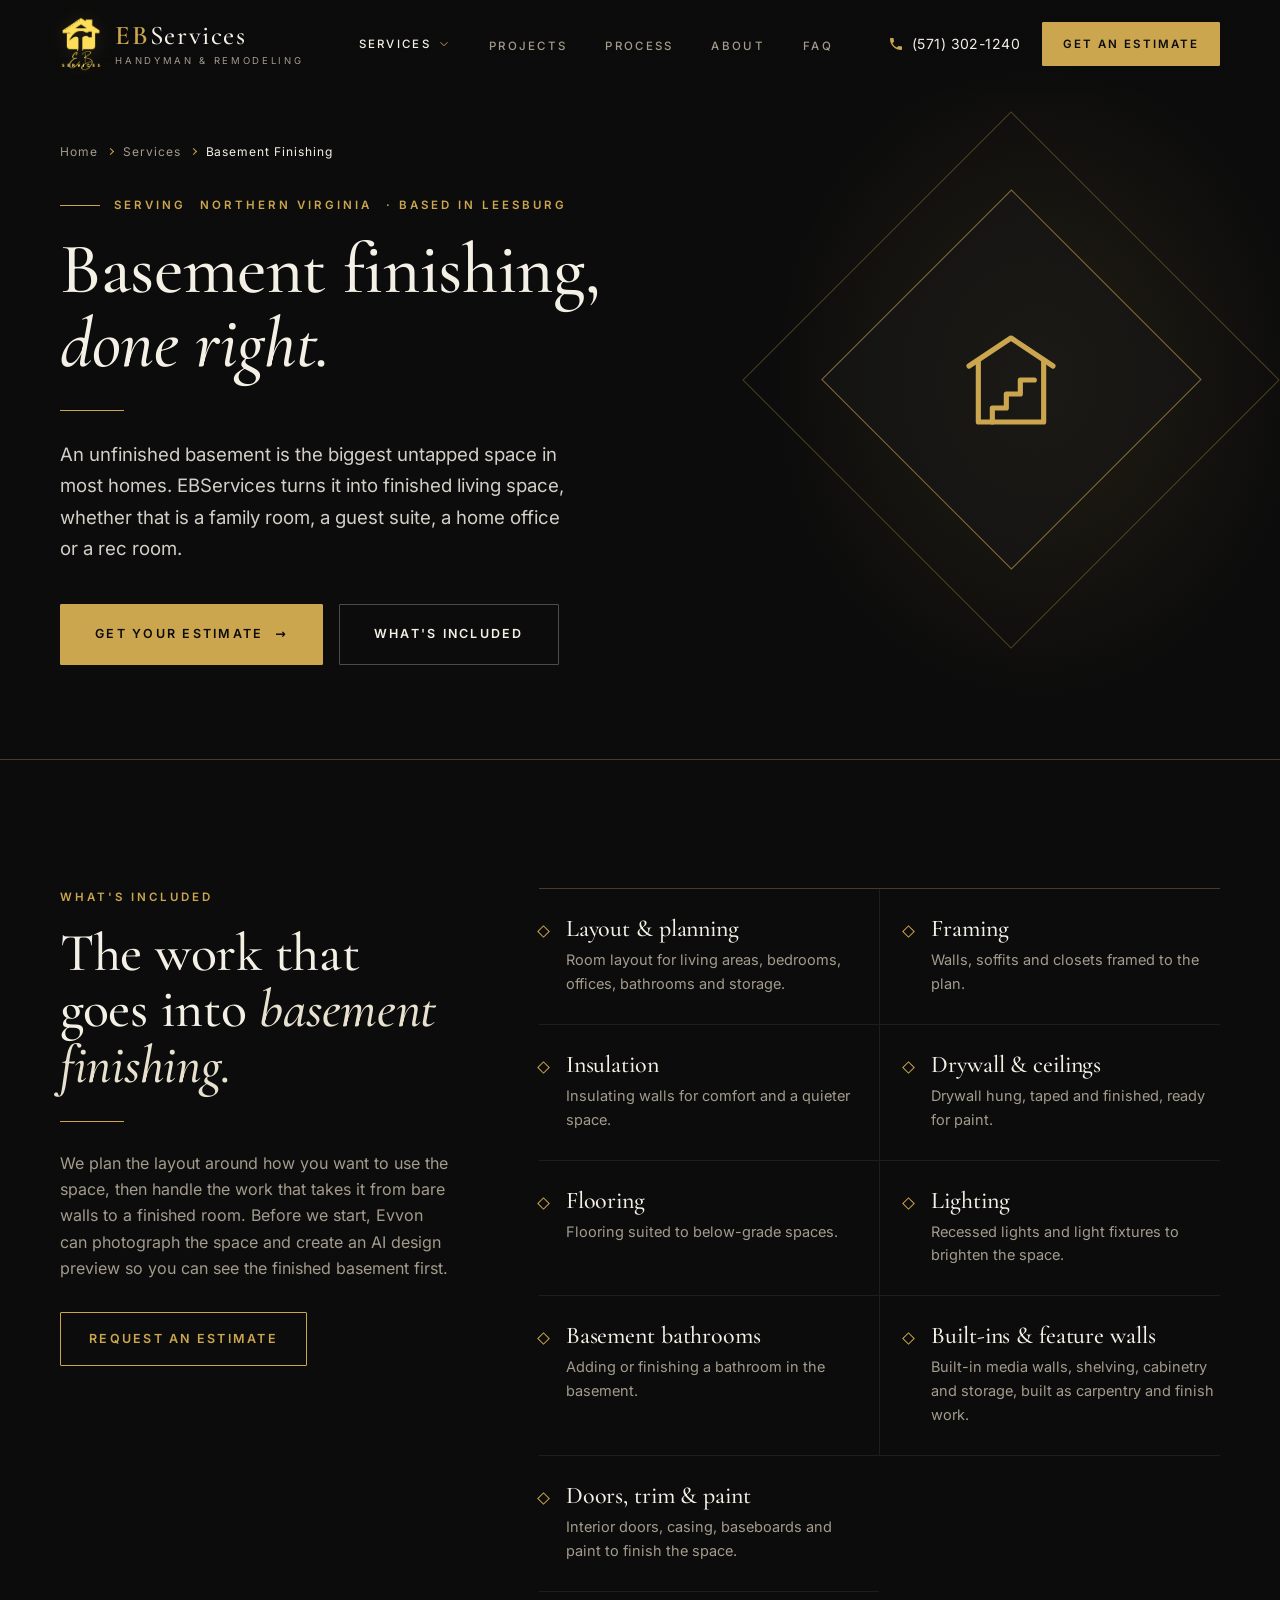
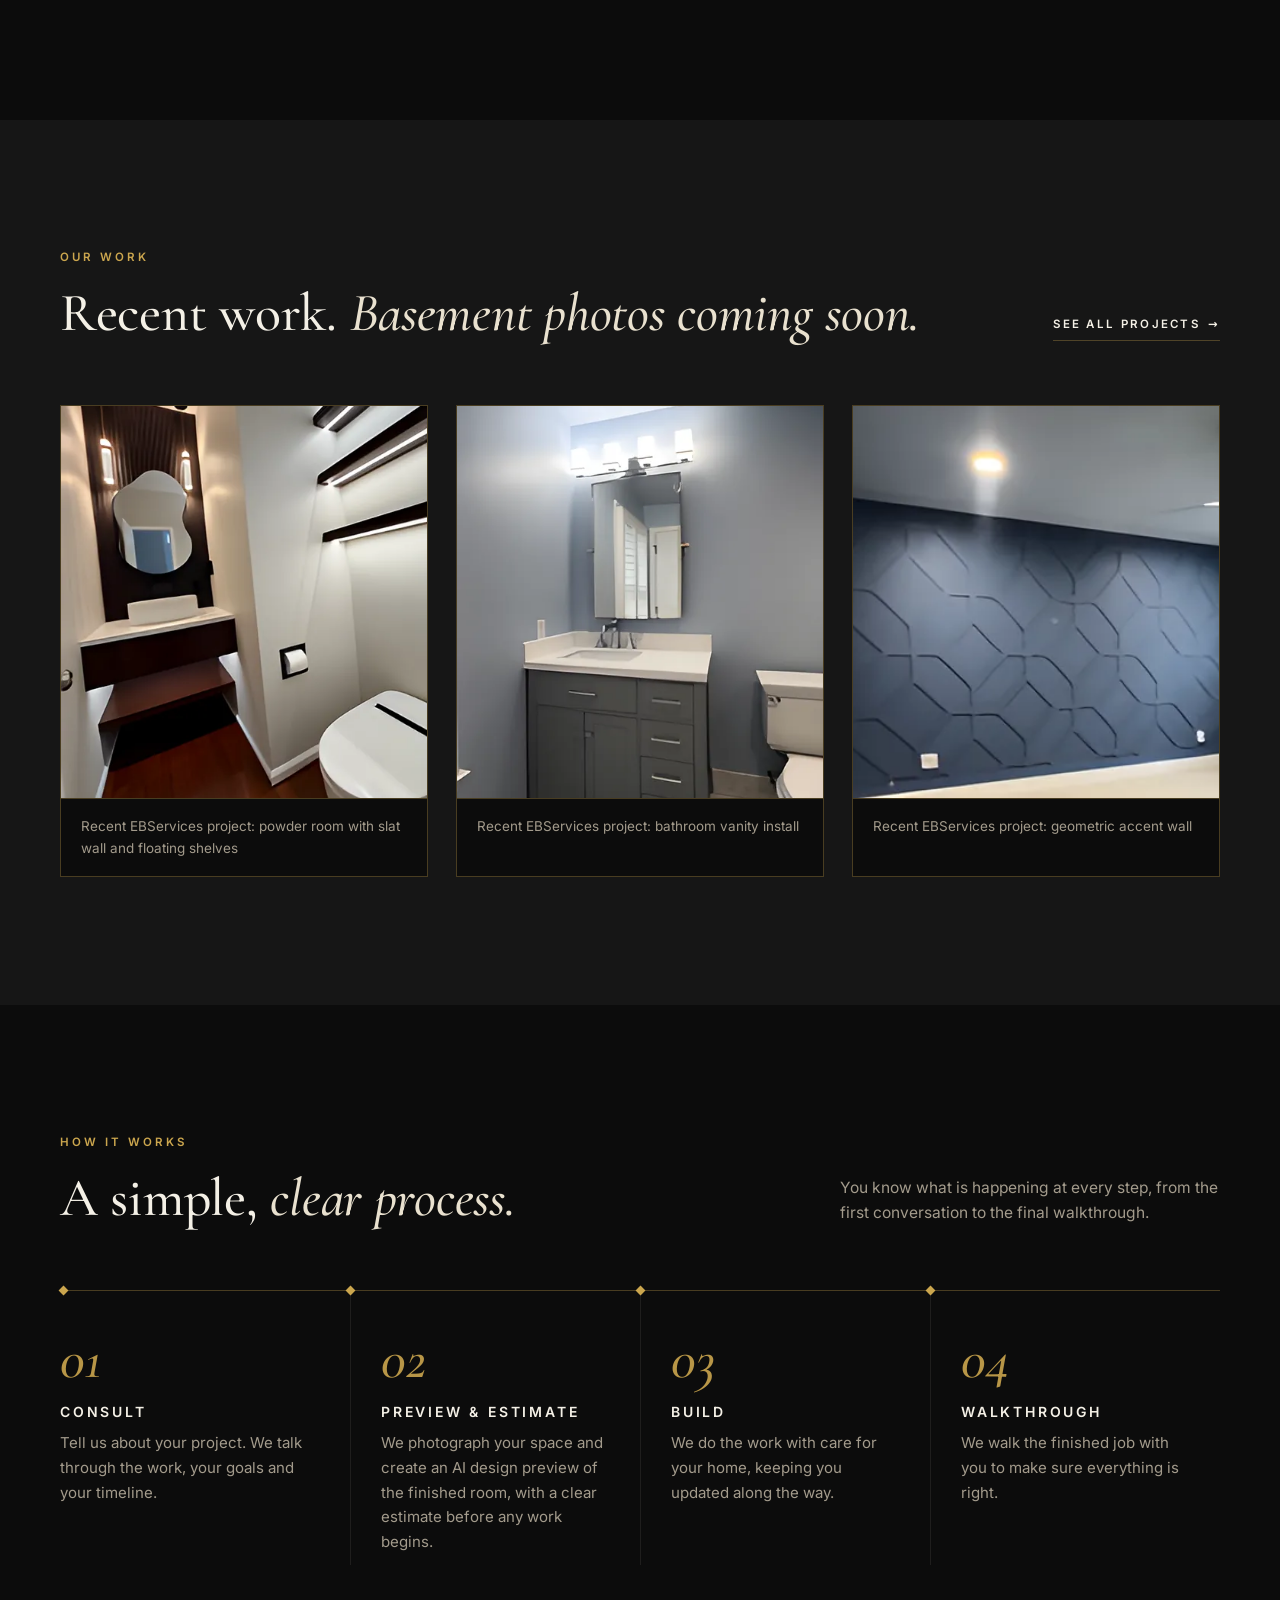
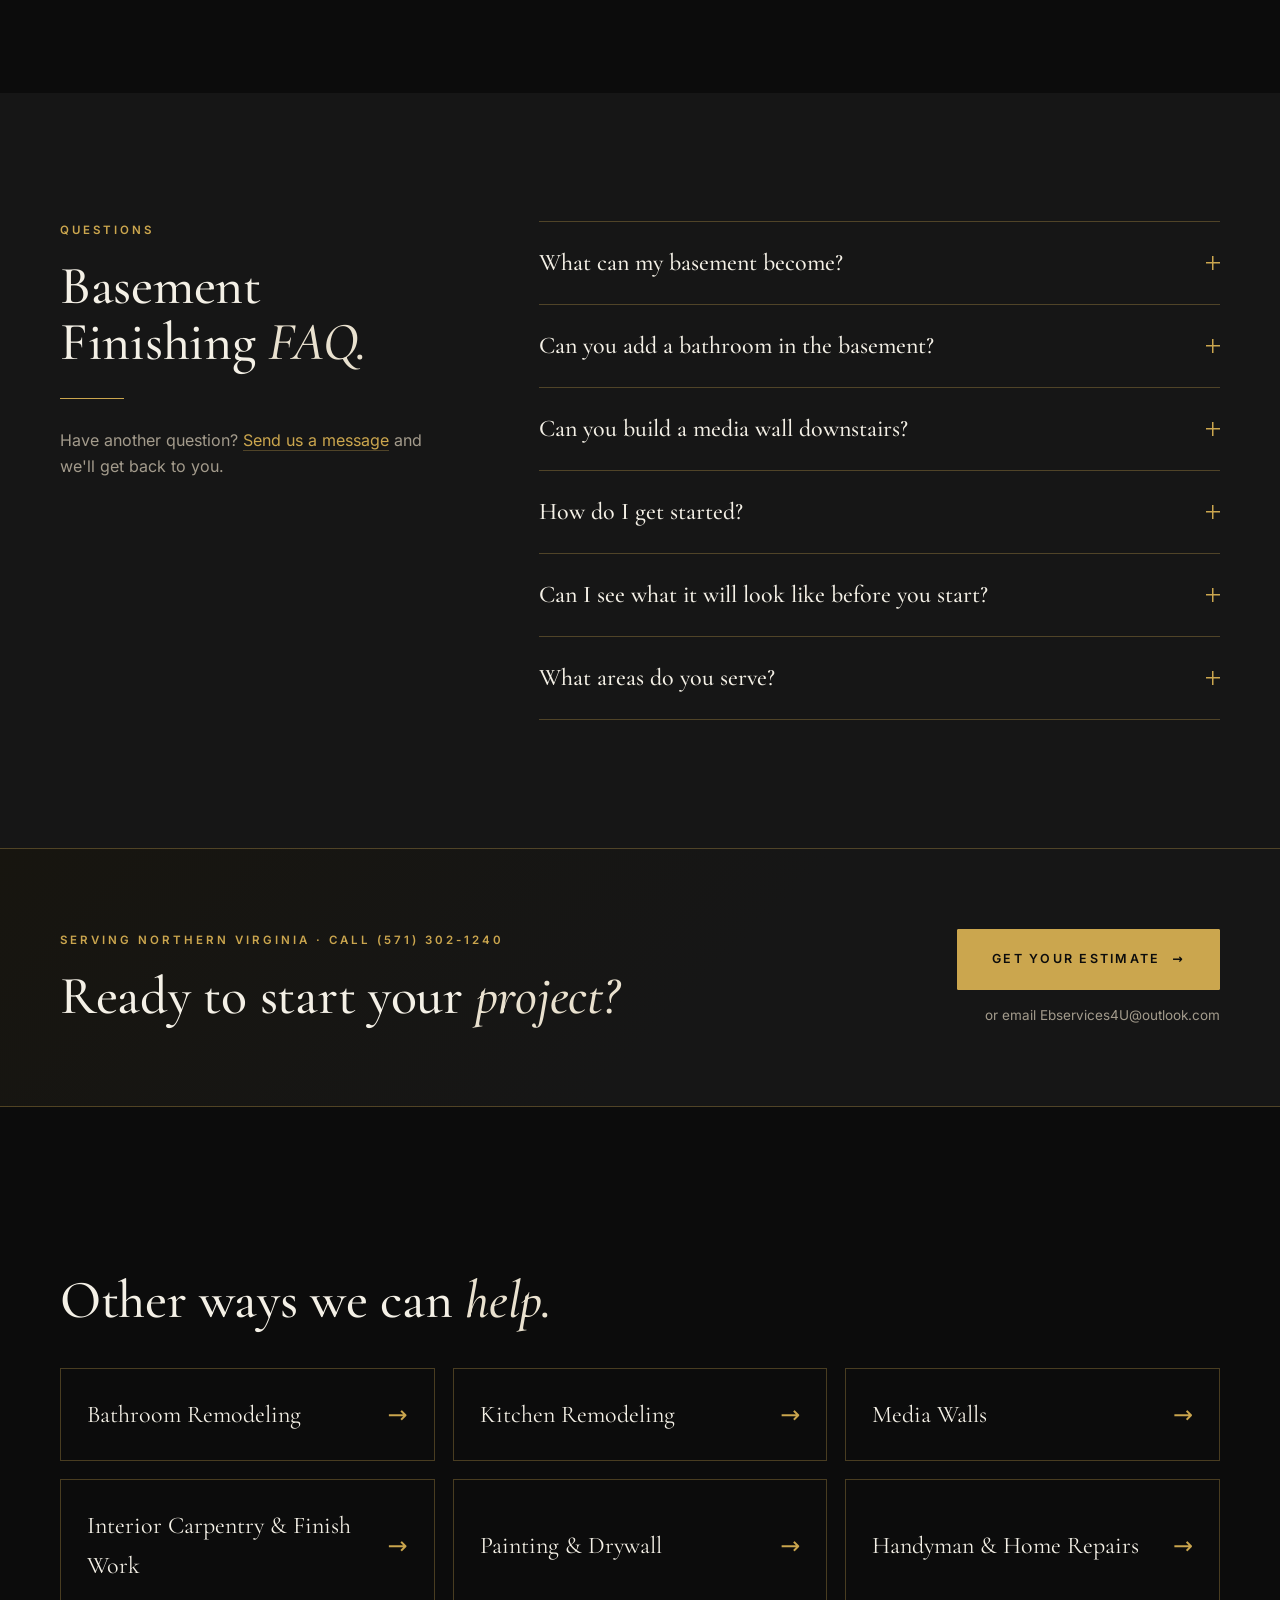
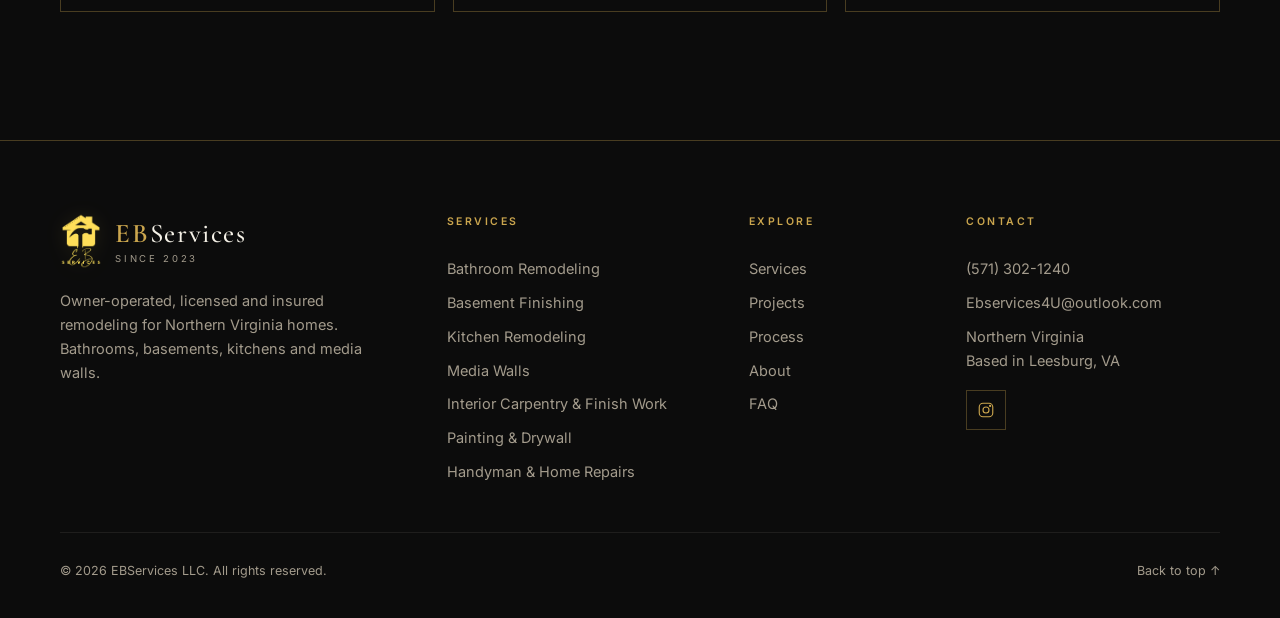
==== commit 4a7239e5: "AI design previews section; remove all AV/electronics/TV/wiring/smart-home mentions; media walls rep" ====
--- a/basement-finishing/index.html
+++ b/basement-finishing/index.html
@@ -4,21 +4,21 @@
   <meta charset="utf-8">
   <meta name="viewport" content="width=device-width, initial-scale=1, viewport-fit=cover">
   <title>Basement Finishing in Northern Virginia | EBServices</title>
-  <meta name="description" content="Basement finishing in Northern Virginia by EBServices LLC, based in Leesburg (Loudoun County): framing, insulation, drywall, flooring, lighting, bathrooms, media and rec rooms. Licensed and insured. Call (571) 302-1240.">
+  <meta name="description" content="Basement finishing in Northern Virginia by EBServices LLC, based in Leesburg (Loudoun County): framing, insulation, drywall, flooring, lighting, bathrooms, built-ins and rec rooms. Licensed and insured. Call (571) 302-1240.">
   <link rel="canonical" href="https://ebservices4u.com/basement-finishing/">
   <meta name="theme-color" content="#0C0C0C">
   <meta name="color-scheme" content="dark">
   <meta property="og:type" content="website">
   <meta property="og:site_name" content="EBServices">
   <meta property="og:title" content="Basement Finishing in Northern Virginia | EBServices">
-  <meta property="og:description" content="Basement finishing in Northern Virginia by EBServices LLC, based in Leesburg (Loudoun County): framing, insulation, drywall, flooring, lighting, bathrooms, media and rec rooms. Licensed and insured. Call (571) 302-1240.">
+  <meta property="og:description" content="Basement finishing in Northern Virginia by EBServices LLC, based in Leesburg (Loudoun County): framing, insulation, drywall, flooring, lighting, bathrooms, built-ins and rec rooms. Licensed and insured. Call (571) 302-1240.">
   <meta property="og:url" content="https://ebservices4u.com/basement-finishing/">
   <meta property="og:image" content="https://ebservices4u.com/assets/img/og-image.jpg">
   <meta property="og:image:width" content="1200">
   <meta property="og:image:height" content="630">
   <meta name="twitter:card" content="summary_large_image">
   <meta name="twitter:title" content="Basement Finishing in Northern Virginia | EBServices">
-  <meta name="twitter:description" content="Basement finishing in Northern Virginia by EBServices LLC, based in Leesburg (Loudoun County): framing, insulation, drywall, flooring, lighting, bathrooms, media and rec rooms. Licensed and insured. Call (571) 302-1240.">
+  <meta name="twitter:description" content="Basement finishing in Northern Virginia by EBServices LLC, based in Leesburg (Loudoun County): framing, insulation, drywall, flooring, lighting, bathrooms, built-ins and rec rooms. Licensed and insured. Call (571) 302-1240.">
   <meta name="twitter:image" content="https://ebservices4u.com/assets/img/og-image.jpg">
   <link rel="icon" href="/favicon.ico" sizes="any">
   <link rel="icon" type="image/png" sizes="32x32" href="/favicon-32.png">
@@ -29,9 +29,9 @@
 
   <link rel="stylesheet" href="/css/style.css">
   <script>document.documentElement.classList.replace('no-js','js')</script>
-  <script type="application/ld+json">{"@context": "https://schema.org", "@type": "Service", "name": "Basement Finishing", "serviceType": "Basement finishing", "url": "https://ebservices4u.com/basement-finishing/", "description": "Basement finishing in Northern Virginia by EBServices LLC, based in Leesburg (Loudoun County): framing, insulation, drywall, flooring, lighting, bathrooms, media and rec rooms. Licensed and insured. Call (571) 302-1240.", "provider": {"@type": "HomeAndConstructionBusiness", "@id": "https://ebservices4u.com/#business", "name": "EBServices", "legalName": "EBServices LLC", "url": "https://ebservices4u.com/", "telephone": "+1-571-302-1240", "address": {"@type": "PostalAddress", "addressLocality": "Leesburg", "addressRegion": "VA", "postalCode": "20175", "addressCountry": "US"}}, "areaServed": [{"@type": "AdministrativeArea", "name": "Northern Virginia"}, {"@type": "AdministrativeArea", "name": "Loudoun County, VA"}, {"@type": "City", "name": "Leesburg, VA"}], "image": "https://ebservices4u.com/assets/img/og-image.jpg", "hasOfferCatalog": {"@type": "OfferCatalog", "name": "Basement Finishing", "itemListElement": [{"@type": "Offer", "itemOffered": {"@type": "Service", "name": "Layout & planning"}}, {"@type": "Offer", "itemOffered": {"@type": "Service", "name": "Framing"}}, {"@type": "Offer", "itemOffered": {"@type": "Service", "name": "Insulation"}}, {"@type": "Offer", "itemOffered": {"@type": "Service", "name": "Drywall & ceilings"}}, {"@type": "Offer", "itemOffered": {"@type": "Service", "name": "Flooring"}}, {"@type": "Offer", "itemOffered": {"@type": "Service", "name": "Lighting"}}, {"@type": "Offer", "itemOffered": {"@type": "Service", "name": "Basement bathrooms"}}, {"@type": "Offer", "itemOffered": {"@type": "Service", "name": "Media & rec rooms"}}, {"@type": "Offer", "itemOffered": {"@type": "Service", "name": "Doors, trim & paint"}}]}}</script>
+  <script type="application/ld+json">{"@context": "https://schema.org", "@type": "Service", "name": "Basement Finishing", "serviceType": "Basement finishing", "url": "https://ebservices4u.com/basement-finishing/", "description": "Basement finishing in Northern Virginia by EBServices LLC, based in Leesburg (Loudoun County): framing, insulation, drywall, flooring, lighting, bathrooms, built-ins and rec rooms. Licensed and insured. Call (571) 302-1240.", "provider": {"@type": "HomeAndConstructionBusiness", "@id": "https://ebservices4u.com/#business", "name": "EBServices", "legalName": "EBServices LLC", "url": "https://ebservices4u.com/", "telephone": "+1-571-302-1240", "address": {"@type": "PostalAddress", "addressLocality": "Leesburg", "addressRegion": "VA", "postalCode": "20175", "addressCountry": "US"}}, "areaServed": [{"@type": "AdministrativeArea", "name": "Northern Virginia"}, {"@type": "AdministrativeArea", "name": "Loudoun County, VA"}, {"@type": "City", "name": "Leesburg, VA"}], "image": "https://ebservices4u.com/assets/img/og-image.jpg", "hasOfferCatalog": {"@type": "OfferCatalog", "name": "Basement Finishing", "itemListElement": [{"@type": "Offer", "itemOffered": {"@type": "Service", "name": "Layout & planning"}}, {"@type": "Offer", "itemOffered": {"@type": "Service", "name": "Framing"}}, {"@type": "Offer", "itemOffered": {"@type": "Service", "name": "Insulation"}}, {"@type": "Offer", "itemOffered": {"@type": "Service", "name": "Drywall & ceilings"}}, {"@type": "Offer", "itemOffered": {"@type": "Service", "name": "Flooring"}}, {"@type": "Offer", "itemOffered": {"@type": "Service", "name": "Lighting"}}, {"@type": "Offer", "itemOffered": {"@type": "Service", "name": "Basement bathrooms"}}, {"@type": "Offer", "itemOffered": {"@type": "Service", "name": "Built-ins & feature walls"}}, {"@type": "Offer", "itemOffered": {"@type": "Service", "name": "Doors, trim & paint"}}]}}</script>
 <script type="application/ld+json">{"@context": "https://schema.org", "@type": "BreadcrumbList", "itemListElement": [{"@type": "ListItem", "position": 1, "name": "Home", "item": "https://ebservices4u.com/"}, {"@type": "ListItem", "position": 2, "name": "Services", "item": "https://ebservices4u.com/#services"}, {"@type": "ListItem", "position": 3, "name": "Basement Finishing", "item": "https://ebservices4u.com/basement-finishing/"}]}</script>
-<script type="application/ld+json">{"@context": "https://schema.org", "@type": "FAQPage", "mainEntity": [{"@type": "Question", "name": "What can my basement become?", "acceptedAnswer": {"@type": "Answer", "text": "Family rooms, guest suites, home offices, gyms, media rooms and more. We plan the layout around how you want to use the space."}}, {"@type": "Question", "name": "Can you add a bathroom in the basement?", "acceptedAnswer": {"@type": "Answer", "text": "Yes. A basement bathroom can be part of the project. Tell us about it when you request an estimate and we will talk through what is involved."}}, {"@type": "Question", "name": "Can you build a media room or media wall downstairs?", "acceptedAnswer": {"@type": "Answer", "text": "Yes. Media walls with concealed wiring and integrated lighting are one of our specialties, and basements are a great place for them."}}, {"@type": "Question", "name": "How do I get started?", "acceptedAnswer": {"@type": "Answer", "text": "Call (571) 302-1240 or send the estimate form with a few details about your basement. Evvon will follow up to talk it through."}}]}</script>
+<script type="application/ld+json">{"@context": "https://schema.org", "@type": "FAQPage", "mainEntity": [{"@type": "Question", "name": "What can my basement become?", "acceptedAnswer": {"@type": "Answer", "text": "Family rooms, guest suites, home offices, gyms, rec rooms and more. We plan the layout around how you want to use the space."}}, {"@type": "Question", "name": "Can you add a bathroom in the basement?", "acceptedAnswer": {"@type": "Answer", "text": "Yes. A basement bathroom can be part of the project. Tell us about it when you request an estimate and we will talk through what is involved."}}, {"@type": "Question", "name": "Can you build a media wall downstairs?", "acceptedAnswer": {"@type": "Answer", "text": "Yes. We build the wall itself: built-ins, shelving, cabinetry, paneling, trim and paint. Your preferred AV or electronics installer handles the technology."}}, {"@type": "Question", "name": "How do I get started?", "acceptedAnswer": {"@type": "Answer", "text": "Call (571) 302-1240 or send the estimate form with a few details about your basement. Evvon will follow up to talk it through."}}]}</script>
 </head>
 <body class="svc-page">
 <a class="skip-link" href="#main">Skip to content</a>
@@ -84,7 +84,7 @@
       <p class="eyebrow eyebrow-rule hero-anim" style="--d:60ms">Serving <span data-service-area>Northern Virginia</span> <span class="hide-sm">&middot; Based in Leesburg</span></p>
       <h1 id="svc-title" class="hero-anim" style="--d:120ms">Basement finishing, <em>done right.</em></h1>
       <span class="gold-rule hero-anim" style="--d:180ms"></span>
-      <p class="lede hero-anim" style="--d:220ms">An unfinished basement is the biggest untapped space in most homes. EBServices turns it into finished living space, whether that is a family room, a guest suite, a home office or a media room.</p>
+      <p class="lede hero-anim" style="--d:220ms">An unfinished basement is the biggest untapped space in most homes. EBServices turns it into finished living space, whether that is a family room, a guest suite, a home office or a rec room.</p>
       <div class="hero-actions hero-anim" style="--d:280ms">
         <a href="/?service=basement#estimate" class="btn btn-gold btn-lg">Get Your Estimate <span class="arr" aria-hidden="true">&rarr;</span></a>
         <a href="#included" class="btn btn-ghost btn-lg">What's Included</a>
@@ -99,7 +99,7 @@
       <p class="eyebrow">What's included</p>
       <h2 id="inc-title">The work that goes into <em>basement finishing.</em></h2>
       <span class="gold-rule"></span>
-      <p class="muted">We plan the layout around how you want to use the space, then handle the work that takes it from bare walls to a finished room, with lighting and technology built in from the start.</p>
+      <p class="muted">We plan the layout around how you want to use the space, then handle the work that takes it from bare walls to a finished room. Before we start, Evvon can photograph the space and create an AI design preview so you can see the finished basement first.</p>
       <a href="/?service=basement#estimate" class="btn btn-outline">Request an Estimate</a>
     </div>
     <ul class="inc-list">
@@ -108,9 +108,9 @@
         <li class="inc-item reveal" style="--d:120ms"><span class="inc-mark" aria-hidden="true"></span><div><h3>Insulation</h3><p>Insulating walls for comfort and a quieter space.</p></div></li>
         <li class="inc-item reveal" style="--d:180ms"><span class="inc-mark" aria-hidden="true"></span><div><h3>Drywall &amp; ceilings</h3><p>Drywall hung, taped and finished, ready for paint.</p></div></li>
         <li class="inc-item reveal" style="--d:0ms"><span class="inc-mark" aria-hidden="true"></span><div><h3>Flooring</h3><p>Flooring suited to below-grade spaces.</p></div></li>
-        <li class="inc-item reveal" style="--d:60ms"><span class="inc-mark" aria-hidden="true"></span><div><h3>Lighting</h3><p>Recessed lights, fixtures and integrated LED accents.</p></div></li>
+        <li class="inc-item reveal" style="--d:60ms"><span class="inc-mark" aria-hidden="true"></span><div><h3>Lighting</h3><p>Recessed lights and light fixtures to brighten the space.</p></div></li>
         <li class="inc-item reveal" style="--d:120ms"><span class="inc-mark" aria-hidden="true"></span><div><h3>Basement bathrooms</h3><p>Adding or finishing a bathroom in the basement.</p></div></li>
-        <li class="inc-item reveal" style="--d:180ms"><span class="inc-mark" aria-hidden="true"></span><div><h3>Media &amp; rec rooms</h3><p>Media walls, wiring for TVs and sound, and built-in storage.</p></div></li>
+        <li class="inc-item reveal" style="--d:180ms"><span class="inc-mark" aria-hidden="true"></span><div><h3>Built-ins &amp; feature walls</h3><p>Built-in media walls, shelving, cabinetry and storage, built as carpentry and finish work.</p></div></li>
         <li class="inc-item reveal" style="--d:0ms"><span class="inc-mark" aria-hidden="true"></span><div><h3>Doors, trim &amp; paint</h3><p>Interior doors, casing, baseboards and paint to finish the space.</p></div></li>
     </ul>
   </div>
@@ -127,10 +127,10 @@
     </div>
     <div class="svc-photos count-3">
         <figure class="svc-photo reveal" style="--d:0ms">
-          <button type="button" class="project-open" data-gallery data-index="0" data-full="/assets/img/slat-powder-room.webp" data-title="Recent EBServices project: powder room with slat wall and LED shelf lighting" data-alt="Recent EBServices project: powder room with slat wall and LED shelf lighting" aria-label="View larger photo: Recent EBServices project: powder room with slat wall and LED shelf lighting">
-            <span class="project-img"><img src="/assets/img/slat-powder-room.webp" srcset="/assets/img/slat-powder-room-480.webp 480w, /assets/img/slat-powder-room.webp 592w" sizes="(max-width: 640px) 90vw, 380px" width="592" height="728" alt="Recent EBServices project: powder room with slat wall and LED shelf lighting" loading="lazy" decoding="async"><span class="zoom" aria-hidden="true"><svg viewBox="0 0 24 24"><circle cx="11" cy="11" r="6.5"/><path d="M16 16l4.5 4.5M11 8v6M8 11h6"/></svg></span></span>
+          <button type="button" class="project-open" data-gallery data-index="0" data-full="/assets/img/slat-powder-room.webp" data-title="Recent EBServices project: powder room with slat wall and floating shelves" data-alt="Recent EBServices project: powder room with slat wall and floating shelves" aria-label="View larger photo: Recent EBServices project: powder room with slat wall and floating shelves">
+            <span class="project-img"><img src="/assets/img/slat-powder-room.webp" srcset="/assets/img/slat-powder-room-480.webp 480w, /assets/img/slat-powder-room.webp 592w" sizes="(max-width: 640px) 90vw, 380px" width="592" height="728" alt="Recent EBServices project: powder room with slat wall and floating shelves" loading="lazy" decoding="async"><span class="zoom" aria-hidden="true"><svg viewBox="0 0 24 24"><circle cx="11" cy="11" r="6.5"/><path d="M16 16l4.5 4.5M11 8v6M8 11h6"/></svg></span></span>
           </button>
-          <figcaption>Recent EBServices project: powder room with slat wall and LED shelf lighting</figcaption>
+          <figcaption>Recent EBServices project: powder room with slat wall and floating shelves</figcaption>
         </figure>
         <figure class="svc-photo reveal" style="--d:80ms">
           <button type="button" class="project-open" data-gallery data-index="1" data-full="/assets/img/gray-vanity.webp" data-title="Recent EBServices project: bathroom vanity install" data-alt="Recent EBServices project: bathroom vanity install" aria-label="View larger photo: Recent EBServices project: bathroom vanity install">
@@ -159,7 +159,7 @@
     </div>
     <ol class="process-grid">
       <li class="step reveal"><span class="step-num">01</span><h3>Consult</h3><p>Tell us about your project. We talk through the work, your goals and your timeline.</p></li>
-      <li class="step reveal" style="--d:90ms"><span class="step-num">02</span><h3>Estimate</h3><p>You get a clear estimate for the scope we discussed before any work begins.</p></li>
+      <li class="step reveal" style="--d:90ms"><span class="step-num">02</span><h3>Preview &amp; estimate</h3><p>We photograph your space and create an AI design preview of the finished room, with a clear estimate before any work begins.</p></li>
       <li class="step reveal" style="--d:180ms"><span class="step-num">03</span><h3>Build</h3><p>We do the work with care for your home, keeping you updated along the way.</p></li>
       <li class="step reveal" style="--d:270ms"><span class="step-num">04</span><h3>Walkthrough</h3><p>We walk the finished job with you to make sure everything is right.</p></li>
     </ol>
@@ -175,10 +175,11 @@
       <p class="muted">Have another question? <a class="inline-link" href="/?service=basement#estimate">Send us a message</a> and we'll get back to you.</p>
     </div>
     <div class="faq-list reveal" style="--d:100ms">
-      <details><summary>What can my basement become?</summary><div class="faq-a"><p>Family rooms, guest suites, home offices, gyms, media rooms and more. We plan the layout around how you want to use the space.</p></div></details>
+      <details><summary>What can my basement become?</summary><div class="faq-a"><p>Family rooms, guest suites, home offices, gyms, rec rooms and more. We plan the layout around how you want to use the space.</p></div></details>
       <details><summary>Can you add a bathroom in the basement?</summary><div class="faq-a"><p>Yes. A basement bathroom can be part of the project. Tell us about it when you request an estimate and we will talk through what is involved.</p></div></details>
-      <details><summary>Can you build a media room or media wall downstairs?</summary><div class="faq-a"><p>Yes. Media walls with concealed wiring and integrated lighting are one of our specialties, and basements are a great place for them.</p></div></details>
+      <details><summary>Can you build a media wall downstairs?</summary><div class="faq-a"><p>Yes. We build the wall itself: built-ins, shelving, cabinetry, paneling, trim and paint. Your preferred AV or electronics installer handles the technology.</p></div></details>
       <details><summary>How do I get started?</summary><div class="faq-a"><p>Call (571) 302-1240 or send the estimate form with a few details about your basement. Evvon will follow up to talk it through.</p></div></details>
+      <details><summary>Can I see what it will look like before you start?</summary><div class="faq-a"><p>Yes. Evvon photographs your actual space and uses AI to create photorealistic previews of the finished room, so you can see the design before work begins. Previews are for visualization, and the final result may vary slightly.</p></div></details>
       <details><summary>What areas do you serve?</summary><div class="faq-a"><p>EBServices LLC is based in Leesburg and serves homeowners across Loudoun County and <span data-service-area>Northern Virginia</span>.</p></div></details>
     </div>
   </div>
--- a/css/style.css
+++ b/css/style.css
@@ -590,3 +590,16 @@
   .hero .eyebrow-rule::before,.hero .eyebrow-rule::after{display:none}
   .area-sub .dot-sep{display:none}
 }
+/* AI design preview steps */
+.tech-note{font-size:13px;color:var(--muted);border-left:1px solid var(--line-strong);padding-left:14px;margin:0 0 30px;max-width:520px}
+.ai-steps{display:grid;grid-template-columns:repeat(3,1fr);gap:18px;margin-top:clamp(44px,5vw,64px);counter-reset:none}
+.ai-step{position:relative;padding:30px 26px 28px;background:var(--surface);border:1px solid var(--line-soft);transition:border-color .35s var(--ease)}
+.ai-step:hover{border-color:var(--line-strong)}
+.ai-step:not(:last-child)::after{content:"";position:absolute;top:58px;right:-14px;width:10px;height:10px;border-top:1px solid var(--brass);border-right:1px solid var(--brass);transform:rotate(45deg);z-index:1}
+.ai-icon{display:flex;align-items:center;justify-content:center;width:58px;height:58px;border:1px solid var(--line);color:var(--brass);margin-bottom:18px}
+.ai-icon svg{width:26px;height:26px;fill:none;stroke:currentColor;stroke-width:1.4;stroke-linecap:round;stroke-linejoin:round}
+.ai-step:nth-child(2) .ai-icon{background:var(--brass);color:var(--on-brass);border-color:var(--brass)}
+.ai-num{position:absolute;top:26px;right:24px;font-family:var(--serif);font-style:italic;font-size:30px;color:var(--brass);opacity:.55}
+.ai-step h3{font-size:25px;margin-bottom:8px}
+.ai-step p{font-size:14.5px;color:var(--muted);line-height:1.6}
+@media (max-width:960px){.ai-steps{grid-template-columns:1fr;gap:14px}.ai-step:not(:last-child)::after{top:auto;bottom:-12px;right:auto;left:44px;transform:rotate(135deg)}}
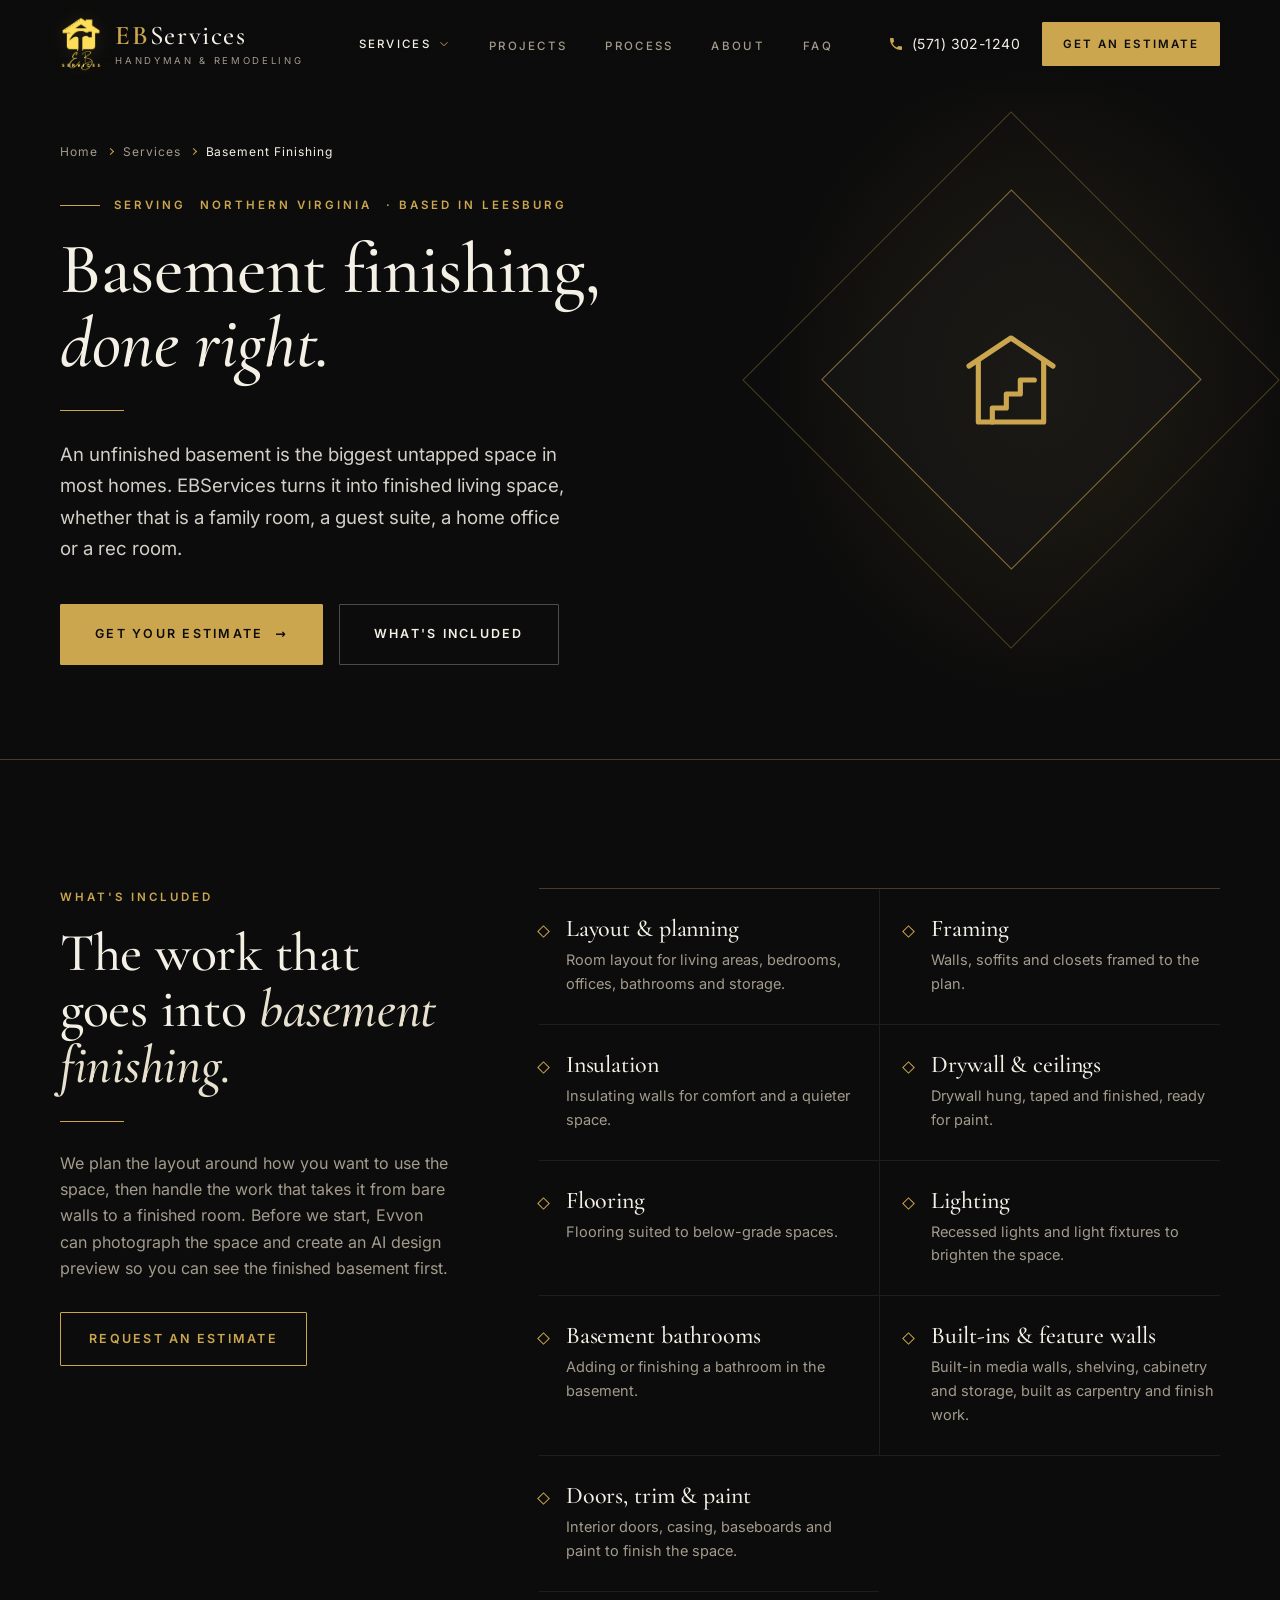
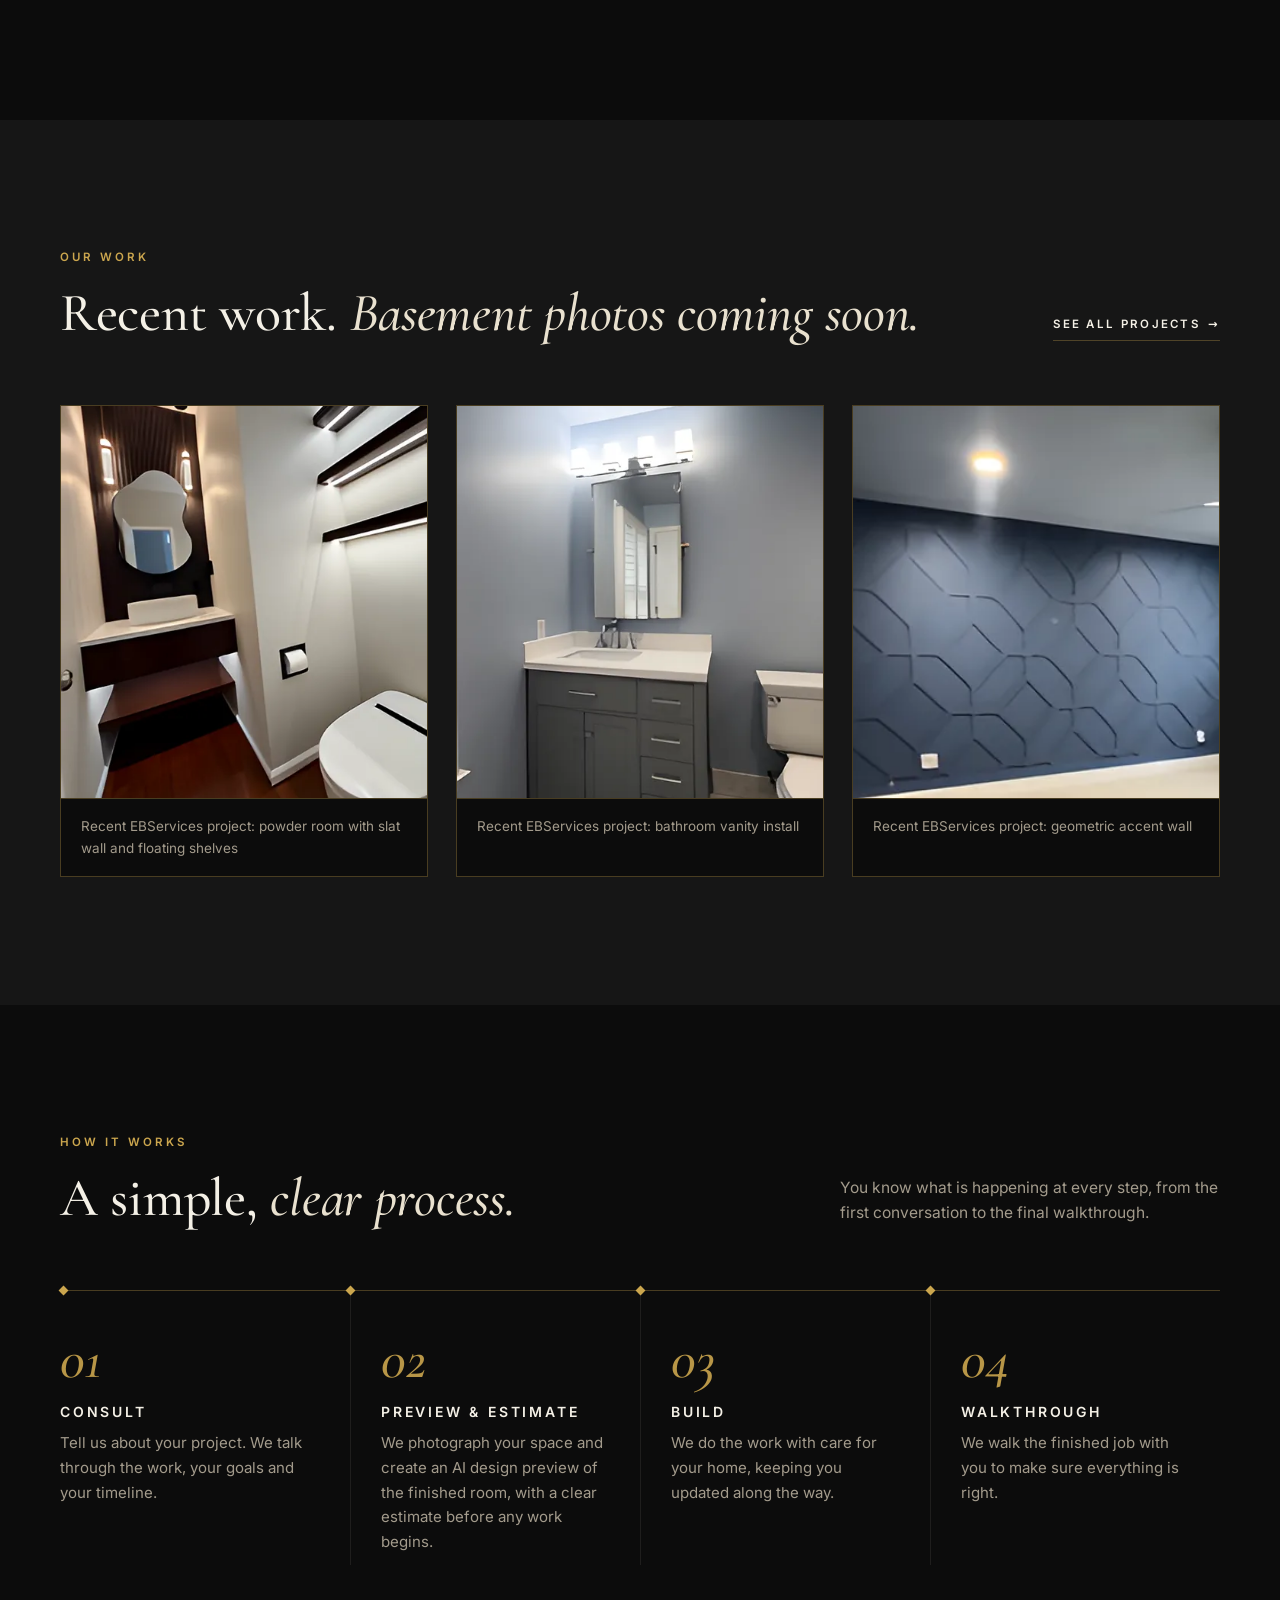
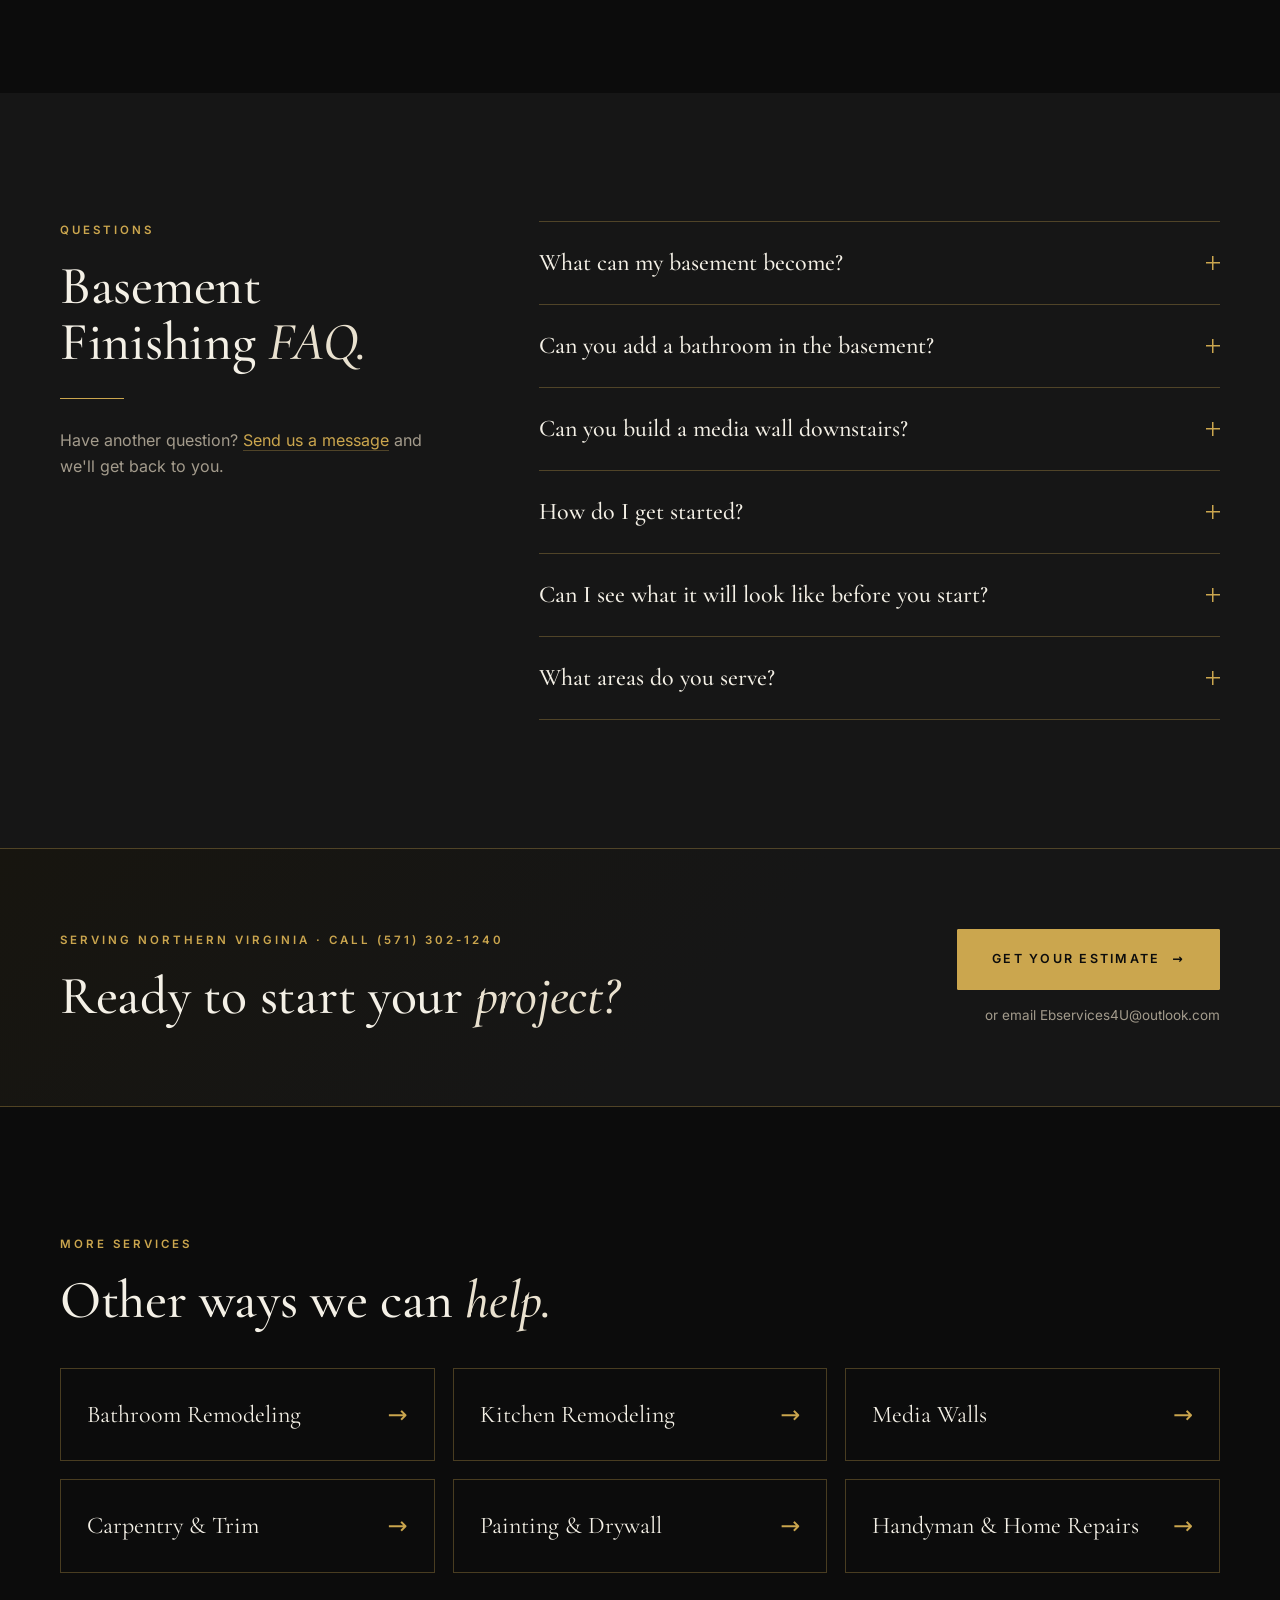
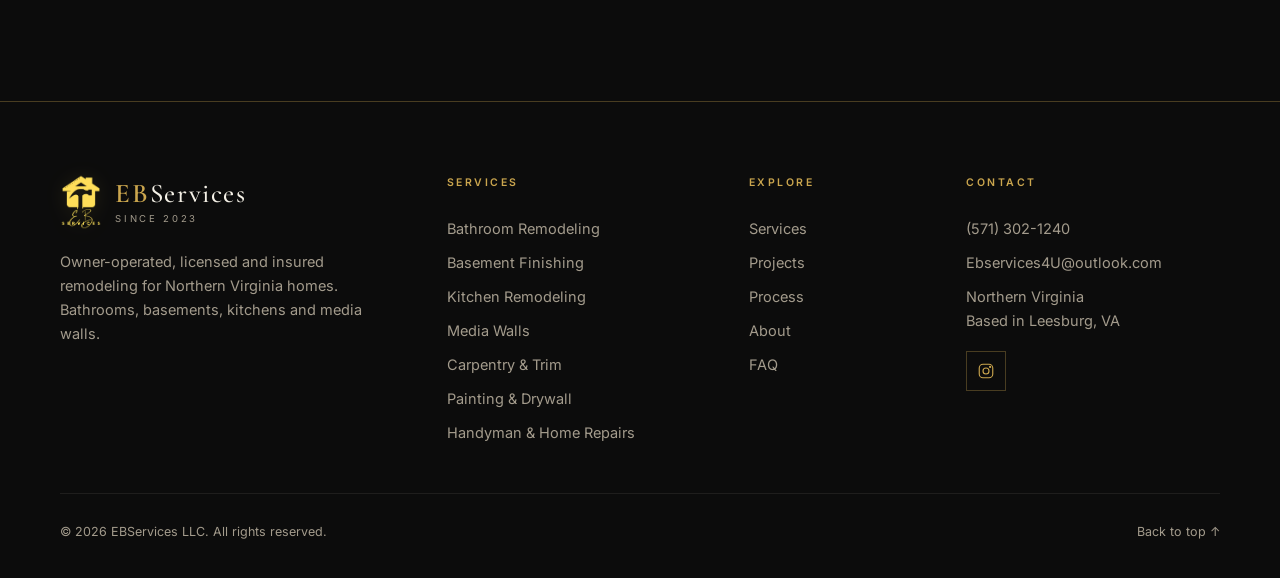
==== commit 74a82c50: "Front entry trim video; Carpentry & Trim page (redirect from /interior-carpentry/); rot repair on ha" ====
--- a/basement-finishing/index.html
+++ b/basement-finishing/index.html
@@ -50,7 +50,7 @@
             <li class="sub-label" aria-hidden="true">Specialties</li>
             <li><a href="/bathroom-remodeling/">Bathroom Remodeling</a></li><li><a href="/basement-finishing/" aria-current="page">Basement Finishing</a></li><li><a href="/kitchen-remodeling/">Kitchen Remodeling</a></li><li><a href="/media-walls/">Media Walls</a></li>
             <li class="sub-label sub-label-2" aria-hidden="true">More services</li>
-            <li><a href="/interior-carpentry/">Interior Carpentry &amp; Finish Work</a></li><li><a href="/painting-drywall/">Painting &amp; Drywall</a></li><li><a href="/handyman-services/">Handyman &amp; Home Repairs</a></li>
+            <li><a href="/carpentry-trim/">Carpentry &amp; Trim</a></li><li><a href="/painting-drywall/">Painting &amp; Drywall</a></li><li><a href="/handyman-services/">Handyman &amp; Home Repairs</a></li>
             <li class="sub-all"><a href="/#services">All services <span aria-hidden="true">&rarr;</span></a></li>
           </ul>
         </li>
@@ -206,7 +206,7 @@
         <a class="other-svc" href="/bathroom-remodeling/"><span>Bathroom Remodeling</span><span class="arr" aria-hidden="true">&rarr;</span></a>
         <a class="other-svc" href="/kitchen-remodeling/"><span>Kitchen Remodeling</span><span class="arr" aria-hidden="true">&rarr;</span></a>
         <a class="other-svc" href="/media-walls/"><span>Media Walls</span><span class="arr" aria-hidden="true">&rarr;</span></a>
-        <a class="other-svc" href="/interior-carpentry/"><span>Interior Carpentry &amp; Finish Work</span><span class="arr" aria-hidden="true">&rarr;</span></a>
+        <a class="other-svc" href="/carpentry-trim/"><span>Carpentry &amp; Trim</span><span class="arr" aria-hidden="true">&rarr;</span></a>
         <a class="other-svc" href="/painting-drywall/"><span>Painting &amp; Drywall</span><span class="arr" aria-hidden="true">&rarr;</span></a>
         <a class="other-svc" href="/handyman-services/"><span>Handyman &amp; Home Repairs</span><span class="arr" aria-hidden="true">&rarr;</span></a>
     </div>
@@ -226,7 +226,7 @@
       </div>
       <nav class="footer-nav" aria-label="Services">
         <p class="footer-h">Services</p>
-        <a href="/bathroom-remodeling/">Bathroom Remodeling</a><a href="/basement-finishing/">Basement Finishing</a><a href="/kitchen-remodeling/">Kitchen Remodeling</a><a href="/media-walls/">Media Walls</a><a href="/interior-carpentry/">Interior Carpentry &amp; Finish Work</a><a href="/painting-drywall/">Painting &amp; Drywall</a><a href="/handyman-services/">Handyman &amp; Home Repairs</a>
+        <a href="/bathroom-remodeling/">Bathroom Remodeling</a><a href="/basement-finishing/">Basement Finishing</a><a href="/kitchen-remodeling/">Kitchen Remodeling</a><a href="/media-walls/">Media Walls</a><a href="/carpentry-trim/">Carpentry &amp; Trim</a><a href="/painting-drywall/">Painting &amp; Drywall</a><a href="/handyman-services/">Handyman &amp; Home Repairs</a>
       </nav>
       <nav class="footer-nav" aria-label="Footer">
         <p class="footer-h">Explore</p>
--- a/css/style.css
+++ b/css/style.css
@@ -603,3 +603,64 @@
 .ai-step h3{font-size:25px;margin-bottom:8px}
 .ai-step p{font-size:14.5px;color:var(--muted);line-height:1.6}
 @media (max-width:960px){.ai-steps{grid-template-columns:1fr;gap:14px}.ai-step:not(:last-child)::after{top:auto;bottom:-12px;right:auto;left:44px;transform:rotate(135deg)}}
+
+/* ==========================================================================
+   Before & after (videos, slider, pairs)
+   ========================================================================== */
+.ba-grid{display:grid;grid-template-columns:repeat(2,minmax(0,400px));justify-content:center;gap:clamp(20px,3vw,40px)}
+.ba-video,.ba-slider-wrap,.ba-pair{margin:0}
+.ba-frame{position:relative;aspect-ratio:4/5;background:linear-gradient(160deg,#1a1a19,#0f0f0f);border:1px solid var(--line);overflow:hidden}
+.ba-frame video,.ba-frame noscript img{position:absolute;inset:0;width:100%;height:100%;object-fit:cover;display:block}
+.ba-play{position:absolute;right:14px;bottom:14px;width:44px;height:44px;display:flex;align-items:center;justify-content:center;background:rgba(12,12,12,.72);border:1px solid var(--line-strong);color:var(--brass);border-radius:50%;transition:background .25s,color .25s,transform .25s var(--ease);z-index:2}
+.ba-play:hover{background:var(--brass);color:var(--on-brass)}
+.ba-play svg{width:18px;height:18px;fill:currentColor}
+.ba-play .i-pause{display:none}
+.ba-play[aria-pressed="true"] .i-play{display:none}
+.ba-play[aria-pressed="true"] .i-pause{display:block}
+.ba-frame.is-paused .ba-play{width:68px;height:68px;right:calc(50% - 34px);bottom:calc(50% - 34px)}
+.ba-frame.is-paused .ba-play svg{width:26px;height:26px}
+.ba-video figcaption,.ba-slider-wrap figcaption,.ba-pair figcaption{margin-top:14px;font-size:14px;color:var(--muted);line-height:1.5;padding-left:16px;border-left:1px solid var(--line-strong)}
+.ba-video figcaption{font-family:var(--serif);font-size:21px;color:var(--text);line-height:1.3}
+/* slider */
+.ba-slider{position:relative;aspect-ratio:4/5;overflow:hidden;border:1px solid var(--line);user-select:none;touch-action:pan-y;background:#111}
+.ba-slider img{position:absolute;inset:0;width:100%;height:100%;object-fit:cover}
+.ba-before{position:absolute;inset:0;clip-path:inset(0 calc(100% - var(--pos)) 0 0)}
+.ba-handle{position:absolute;top:0;bottom:0;left:var(--pos);width:2px;margin-left:-1px;background:var(--brass);pointer-events:none;box-shadow:0 0 12px rgba(0,0,0,.5)}
+.ba-handle span{position:absolute;top:50%;left:50%;width:44px;height:44px;margin:-22px 0 0 -22px;border-radius:50%;background:rgba(12,12,12,.85);border:1px solid var(--brass)}
+.ba-handle span::before,.ba-handle span::after{content:"";position:absolute;top:50%;width:7px;height:7px;border-top:1.5px solid var(--brass);border-left:1.5px solid var(--brass)}
+.ba-handle span::before{left:11px;transform:translateY(-50%) rotate(-45deg)}
+.ba-handle span::after{right:11px;transform:translateY(-50%) rotate(135deg)}
+.ba-range{position:absolute;inset:0;width:100%;height:100%;opacity:0;cursor:ew-resize;margin:0;-webkit-appearance:none;appearance:none}
+.ba-range:focus-visible + *{outline:none}
+.ba-slider:focus-within{outline:2px solid var(--brass);outline-offset:3px}
+.ba-tag{position:absolute;top:14px;font-size:10.5px;font-weight:600;letter-spacing:.24em;text-transform:uppercase;color:var(--text);background:rgba(12,12,12,.72);border:1px solid var(--line-soft);padding:6px 10px;pointer-events:none}
+.ba-tag-b{left:14px}
+.ba-tag-a,.ba-tag-gold{right:14px;color:var(--brass);border-color:var(--line)}
+/* pair */
+.ba-pair-grid{display:grid;grid-template-columns:1fr 1fr;gap:10px}
+.ba-pair-item{position:relative;aspect-ratio:4/5;overflow:hidden;border:1px solid var(--line-soft)}
+.ba-pair-item img{width:100%;height:100%;object-fit:cover}
+.ba-pair-item .ba-tag{left:10px;right:auto;top:10px}
+@media (max-width:760px){
+  .ba-grid{grid-template-columns:minmax(0,440px)}
+  .ba-grid.swipe{display:flex;overflow-x:auto;scroll-snap-type:x mandatory;gap:14px;margin:0 calc(-1 * var(--gutter));padding:0 var(--gutter) 6px;scrollbar-width:none;justify-content:flex-start}
+  .ba-grid.swipe::-webkit-scrollbar{display:none}
+  .ba-grid.swipe > *{flex:0 0 82%;scroll-snap-align:center}
+}
+/* video robustness: poster image always visible underneath; video fades in only once it is actually playing */
+.ba-frame .ba-poster{position:absolute;inset:0;width:100%;height:100%;object-fit:cover;display:block}
+.ba-frame video{opacity:0;transition:opacity .35s var(--ease);background:transparent}
+.ba-frame.is-playing video{opacity:1}
+.ba-frame.is-failed video{display:none}
+.no-js .ba-play{display:none}
+.estimate-grid>*,.estimate-grid form,.estimate-grid .field,.estimate-grid fieldset{min-width:0}.estimate-grid input,.estimate-grid select,.estimate-grid textarea{max-width:100%;min-width:0}
+@media (max-width:400px){.form-card{padding-left:16px;padding-right:16px}.submit-btn{padding-left:12px;padding-right:12px;letter-spacing:.12em;white-space:normal}.submit-btn .btn-label{white-space:normal}}
+/* media wall photo card + wide before/after pairs */
+.service-photo{display:block;aspect-ratio:3/2;overflow:hidden;border-bottom:1px solid var(--line-soft)}
+.service-photo img{width:100%;height:100%;object-fit:cover;transition:transform .8s var(--ease)}
+.service-feature:hover .service-photo img{transform:scale(1.05)}
+.ba-grid.single{grid-template-columns:minmax(0,900px)}
+.ba-pair.wide .ba-pair-item{aspect-ratio:3/2}
+@media (max-width:640px){.ba-pair.wide .ba-pair-grid{grid-template-columns:1fr}}
+.ba-grid.swipe{grid-template-columns:repeat(3,minmax(0,360px))}
+.ba-grid.swipe .ba-video figcaption{font-size:19px}
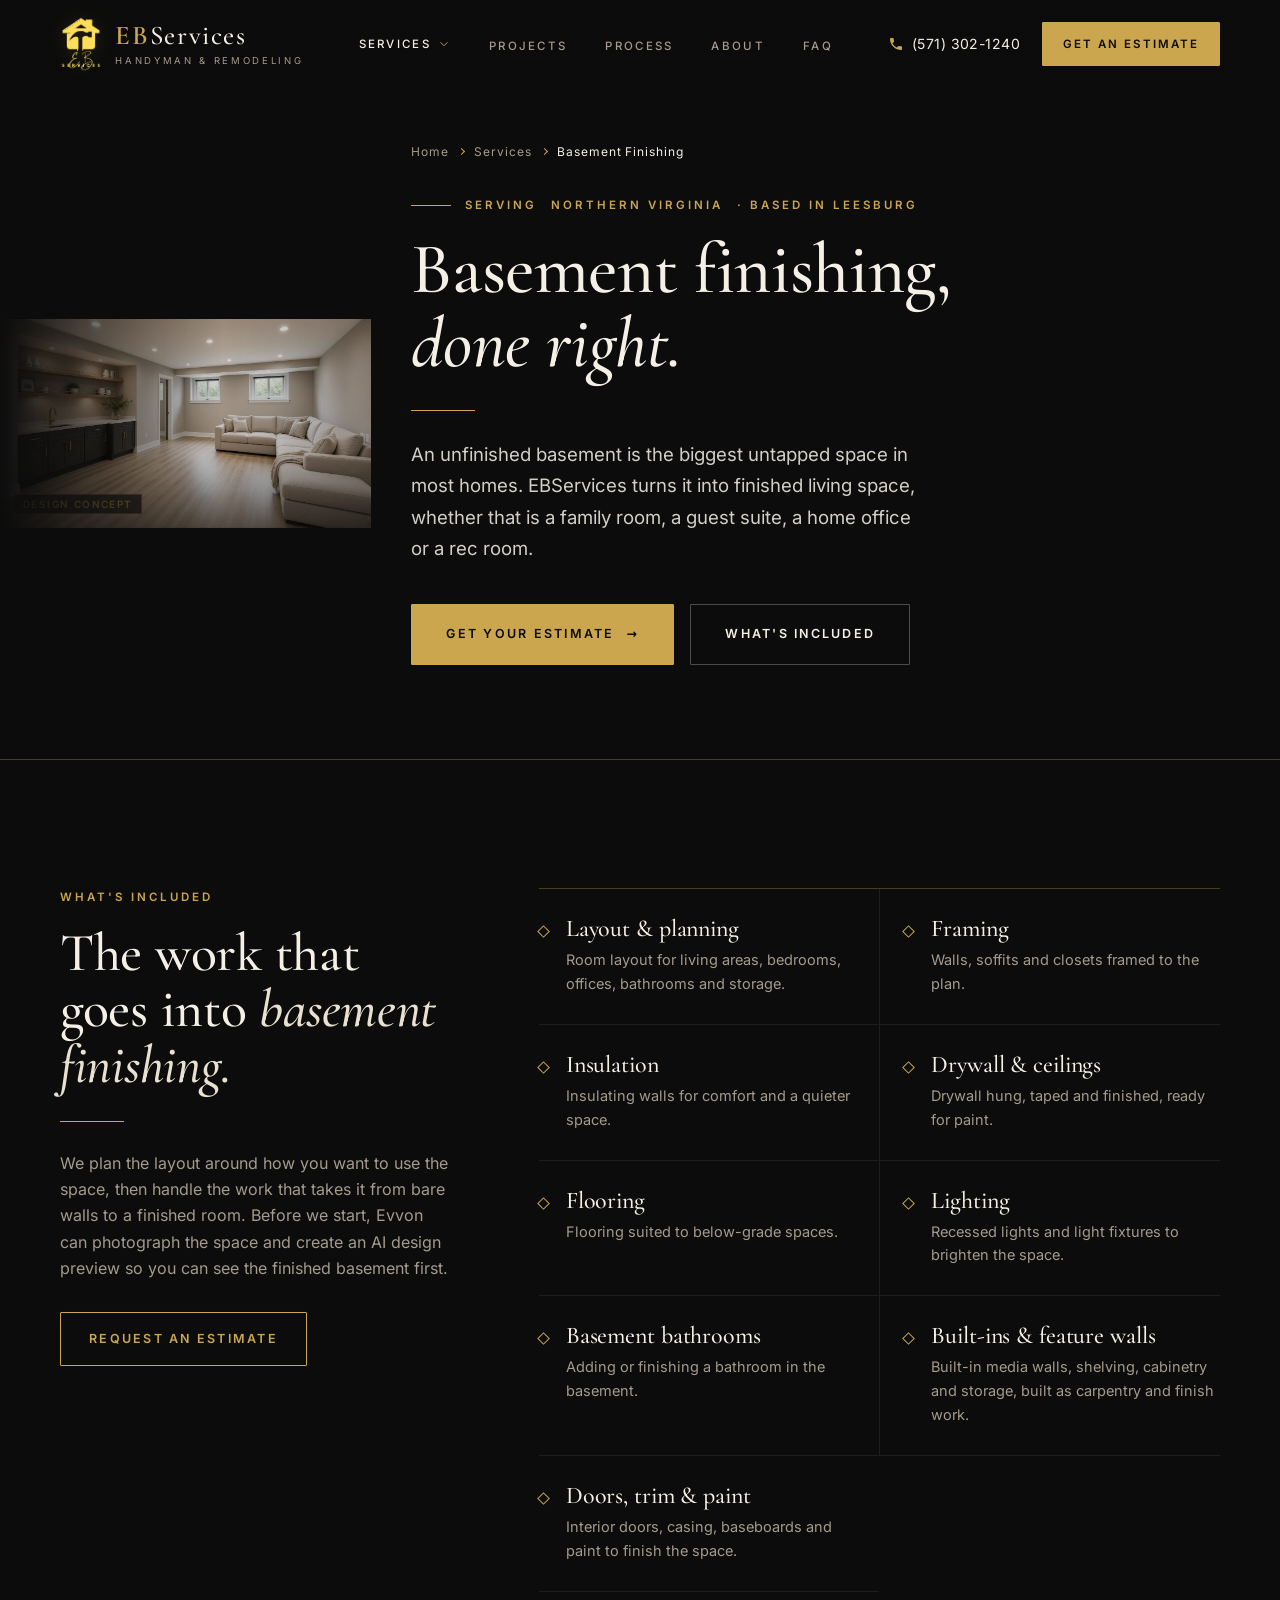
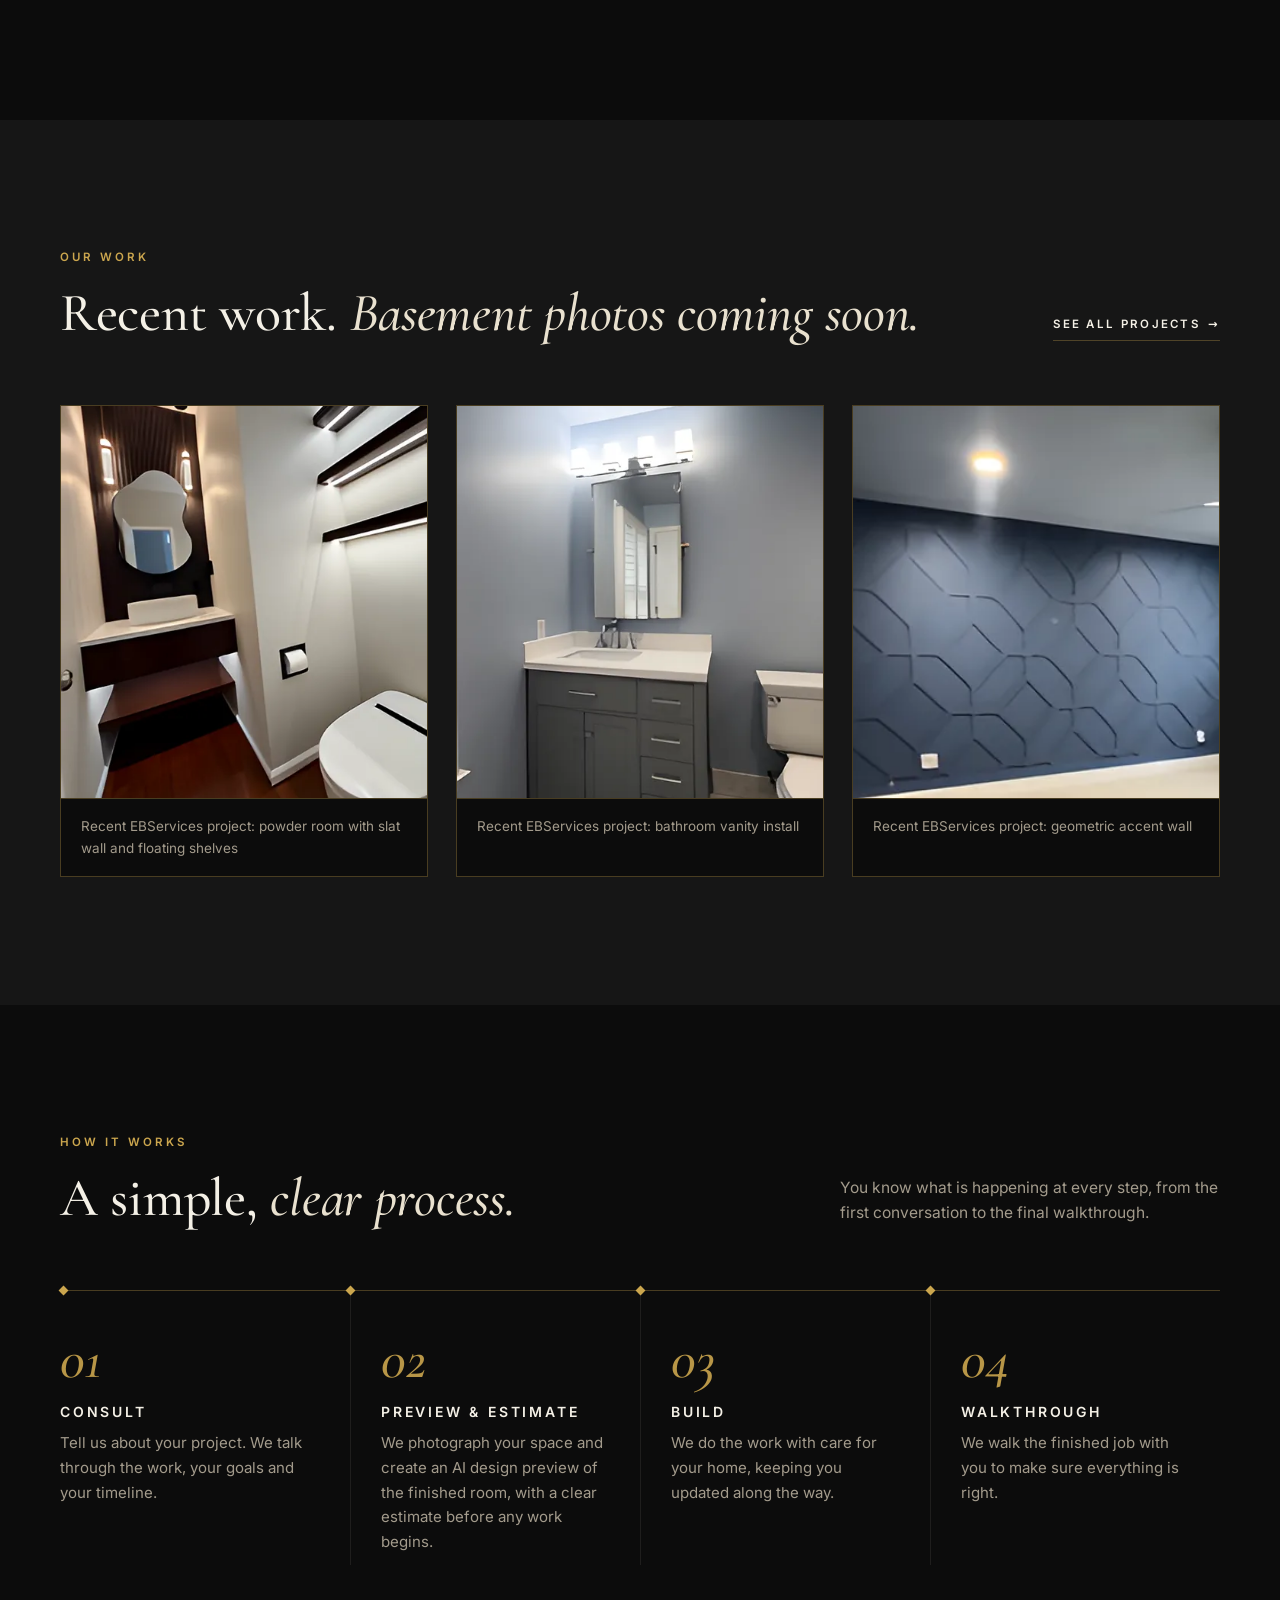
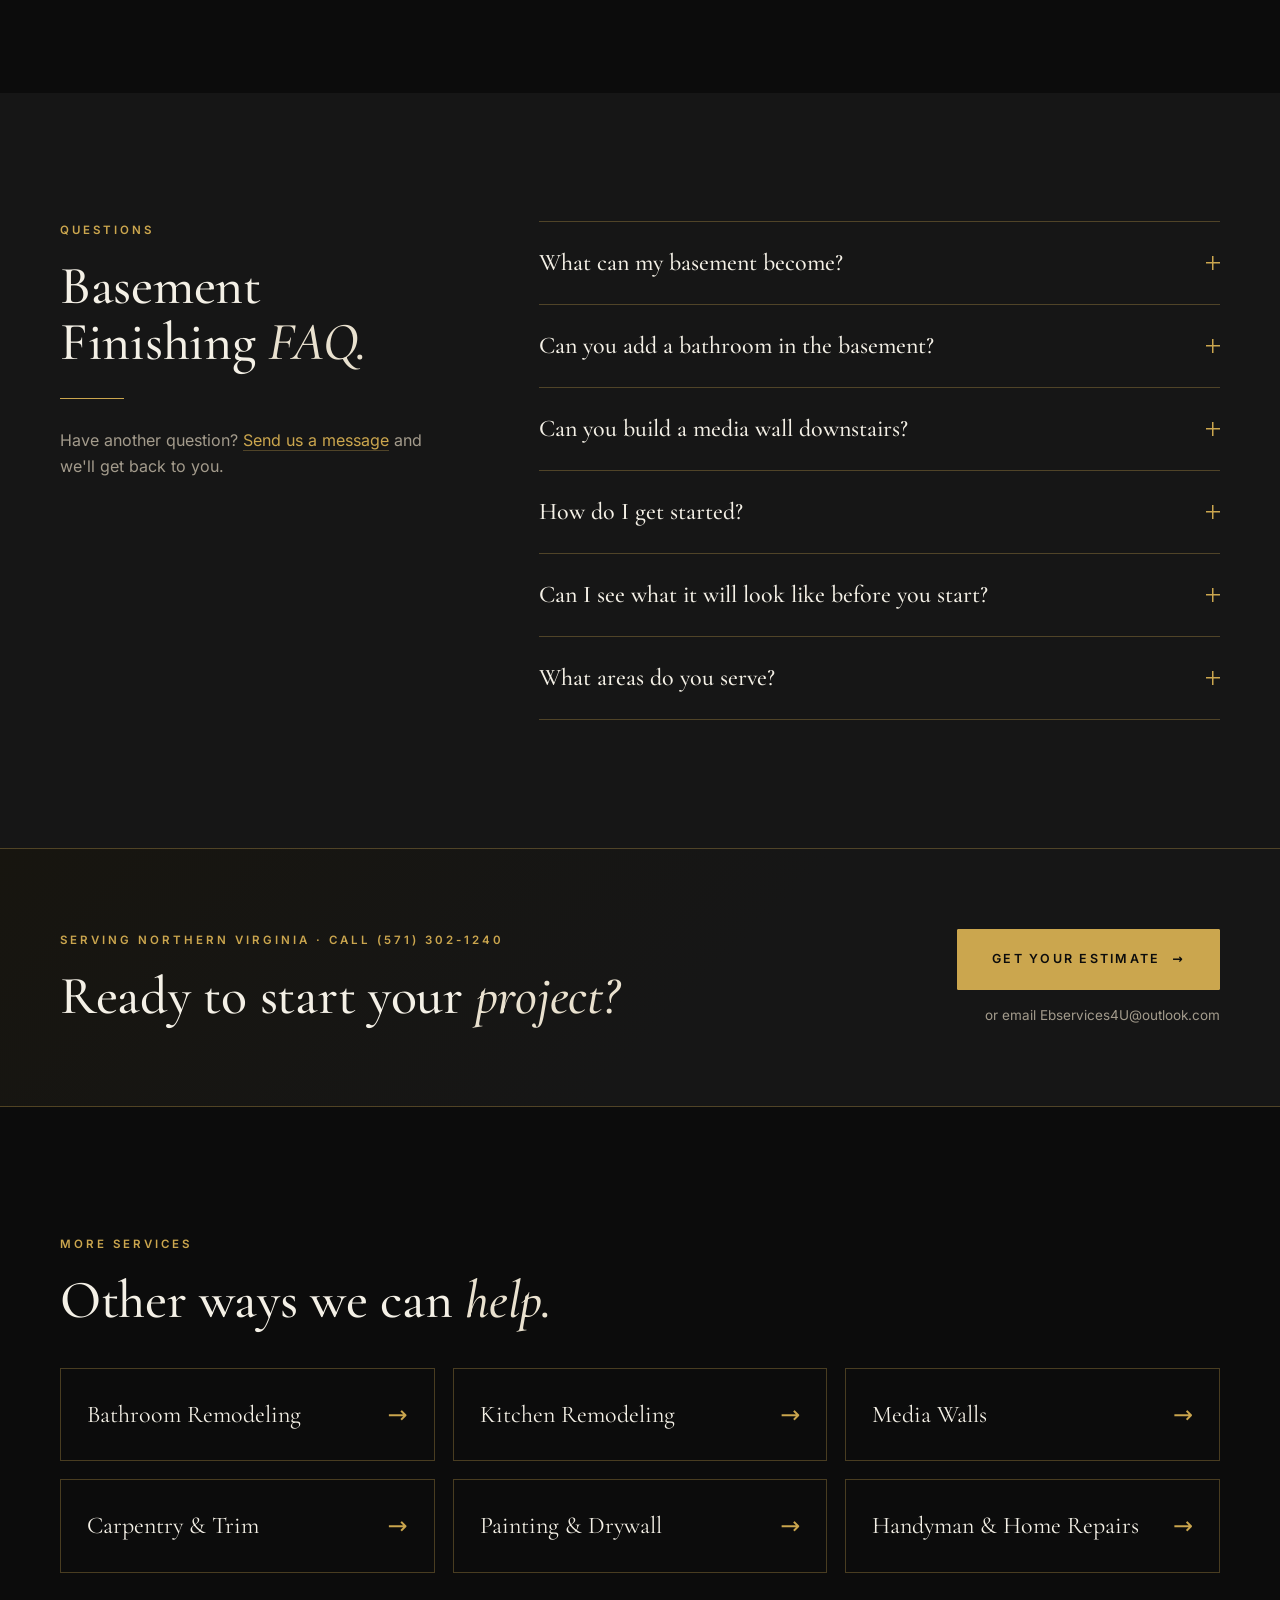
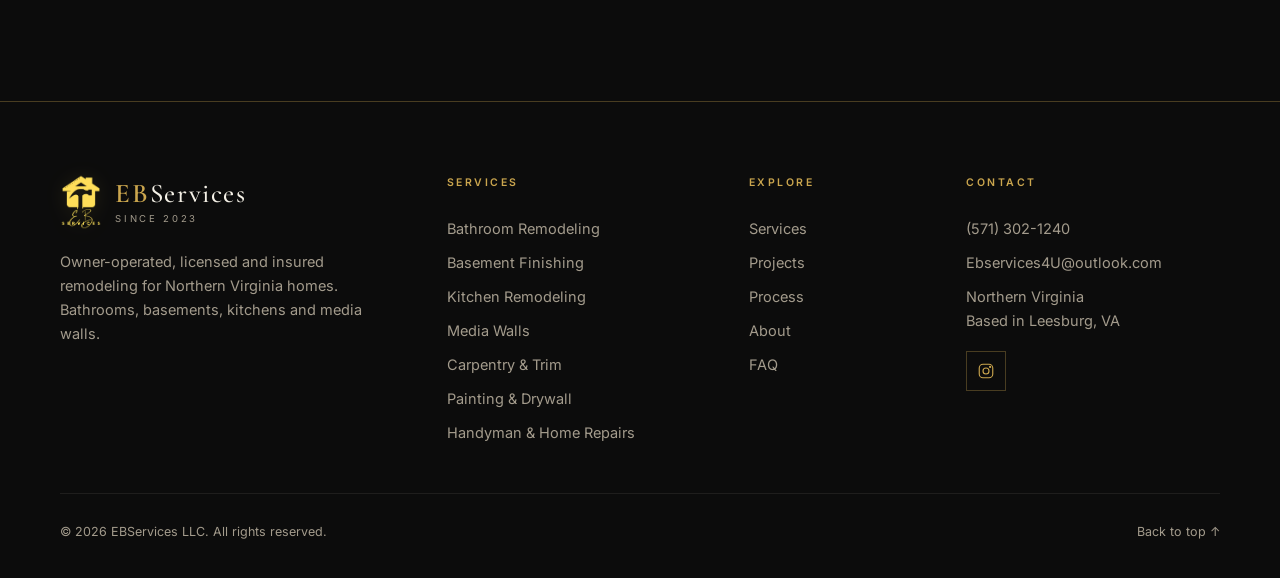
==== commit 88945521: "AI design-concept placeholders for basement and kitchen (tagged)" ====
--- a/basement-finishing/index.html
+++ b/basement-finishing/index.html
@@ -26,7 +26,7 @@
   <link rel="manifest" href="/site.webmanifest">
   <link rel="preload" href="/assets/fonts/cormorant.woff2" as="font" type="font/woff2" crossorigin>
   <link rel="preload" href="/assets/fonts/inter.woff2" as="font" type="font/woff2" crossorigin>
-
+<link rel="preload" as="image" href="/assets/img/ai-basement.webp" imagesrcset="/assets/img/ai-basement-480.webp 480w, /assets/img/ai-basement.webp 1280w" imagesizes="(max-width: 900px) 100vw, 40vw" fetchpriority="high">
   <link rel="stylesheet" href="/css/style.css">
   <script>document.documentElement.classList.replace('no-js','js')</script>
   <script type="application/ld+json">{"@context": "https://schema.org", "@type": "Service", "name": "Basement Finishing", "serviceType": "Basement finishing", "url": "https://ebservices4u.com/basement-finishing/", "description": "Basement finishing in Northern Virginia by EBServices LLC, based in Leesburg (Loudoun County): framing, insulation, drywall, flooring, lighting, bathrooms, built-ins and rec rooms. Licensed and insured. Call (571) 302-1240.", "provider": {"@type": "HomeAndConstructionBusiness", "@id": "https://ebservices4u.com/#business", "name": "EBServices", "legalName": "EBServices LLC", "url": "https://ebservices4u.com/", "telephone": "+1-571-302-1240", "address": {"@type": "PostalAddress", "addressLocality": "Leesburg", "addressRegion": "VA", "postalCode": "20175", "addressCountry": "US"}}, "areaServed": [{"@type": "AdministrativeArea", "name": "Northern Virginia"}, {"@type": "AdministrativeArea", "name": "Loudoun County, VA"}, {"@type": "City", "name": "Leesburg, VA"}], "image": "https://ebservices4u.com/assets/img/og-image.jpg", "hasOfferCatalog": {"@type": "OfferCatalog", "name": "Basement Finishing", "itemListElement": [{"@type": "Offer", "itemOffered": {"@type": "Service", "name": "Layout & planning"}}, {"@type": "Offer", "itemOffered": {"@type": "Service", "name": "Framing"}}, {"@type": "Offer", "itemOffered": {"@type": "Service", "name": "Insulation"}}, {"@type": "Offer", "itemOffered": {"@type": "Service", "name": "Drywall & ceilings"}}, {"@type": "Offer", "itemOffered": {"@type": "Service", "name": "Flooring"}}, {"@type": "Offer", "itemOffered": {"@type": "Service", "name": "Lighting"}}, {"@type": "Offer", "itemOffered": {"@type": "Service", "name": "Basement bathrooms"}}, {"@type": "Offer", "itemOffered": {"@type": "Service", "name": "Built-ins & feature walls"}}, {"@type": "Offer", "itemOffered": {"@type": "Service", "name": "Doors, trim & paint"}}]}}</script>
@@ -75,7 +75,7 @@
 
 <main id="main">
 <section class="svc-hero" aria-labelledby="svc-title">
-  <div class="svc-hero-art" aria-hidden="true"><span class="art-diamond"></span><span class="art-diamond d2"></span><svg viewBox="0 0 24 24"><path d="M3 9l9-6 9 6"/><path d="M5 8v13h14V8"/><path d="M8 21v-3h3v-3h3v-3h3"/></svg></div>
+  <div class="svc-hero-media"><img src="/assets/img/ai-basement.webp" srcset="/assets/img/ai-basement-480.webp 480w, /assets/img/ai-basement.webp 1280w" sizes="(max-width: 900px) 100vw, 40vw" width="1280" height="720" alt="AI design concept: finished basement with LVP flooring, recessed lighting and a built-in wet bar" class="hero-img" fetchpriority="high"><span class="concept-tag">Design concept</span></div>
   <div class="wrap svc-hero-inner">
     <div class="svc-hero-copy">
       <nav class="breadcrumbs hero-anim" aria-label="Breadcrumb" style="--d:0ms">
--- a/css/style.css
+++ b/css/style.css
@@ -664,3 +664,7 @@
 @media (max-width:640px){.ba-pair.wide .ba-pair-grid{grid-template-columns:1fr}}
 .ba-grid.swipe{grid-template-columns:repeat(3,minmax(0,360px))}
 .ba-grid.swipe .ba-video figcaption{font-size:19px}
+.service-photo{position:relative}
+.concept-tag{position:absolute;left:10px;bottom:10px;padding:4px 8px;background:rgba(10,10,10,.72);border:1px solid rgba(203,166,78,.45);color:#CBA64E;font:600 10px/1 var(--sans,Inter,sans-serif);letter-spacing:.14em;text-transform:uppercase;pointer-events:none}
+.svc-hero-media{position:relative}.svc-hero-media .concept-tag{left:14px;bottom:14px}
+.service-photo img[src*="bath-after-shower"]{object-position:50% 80%}
